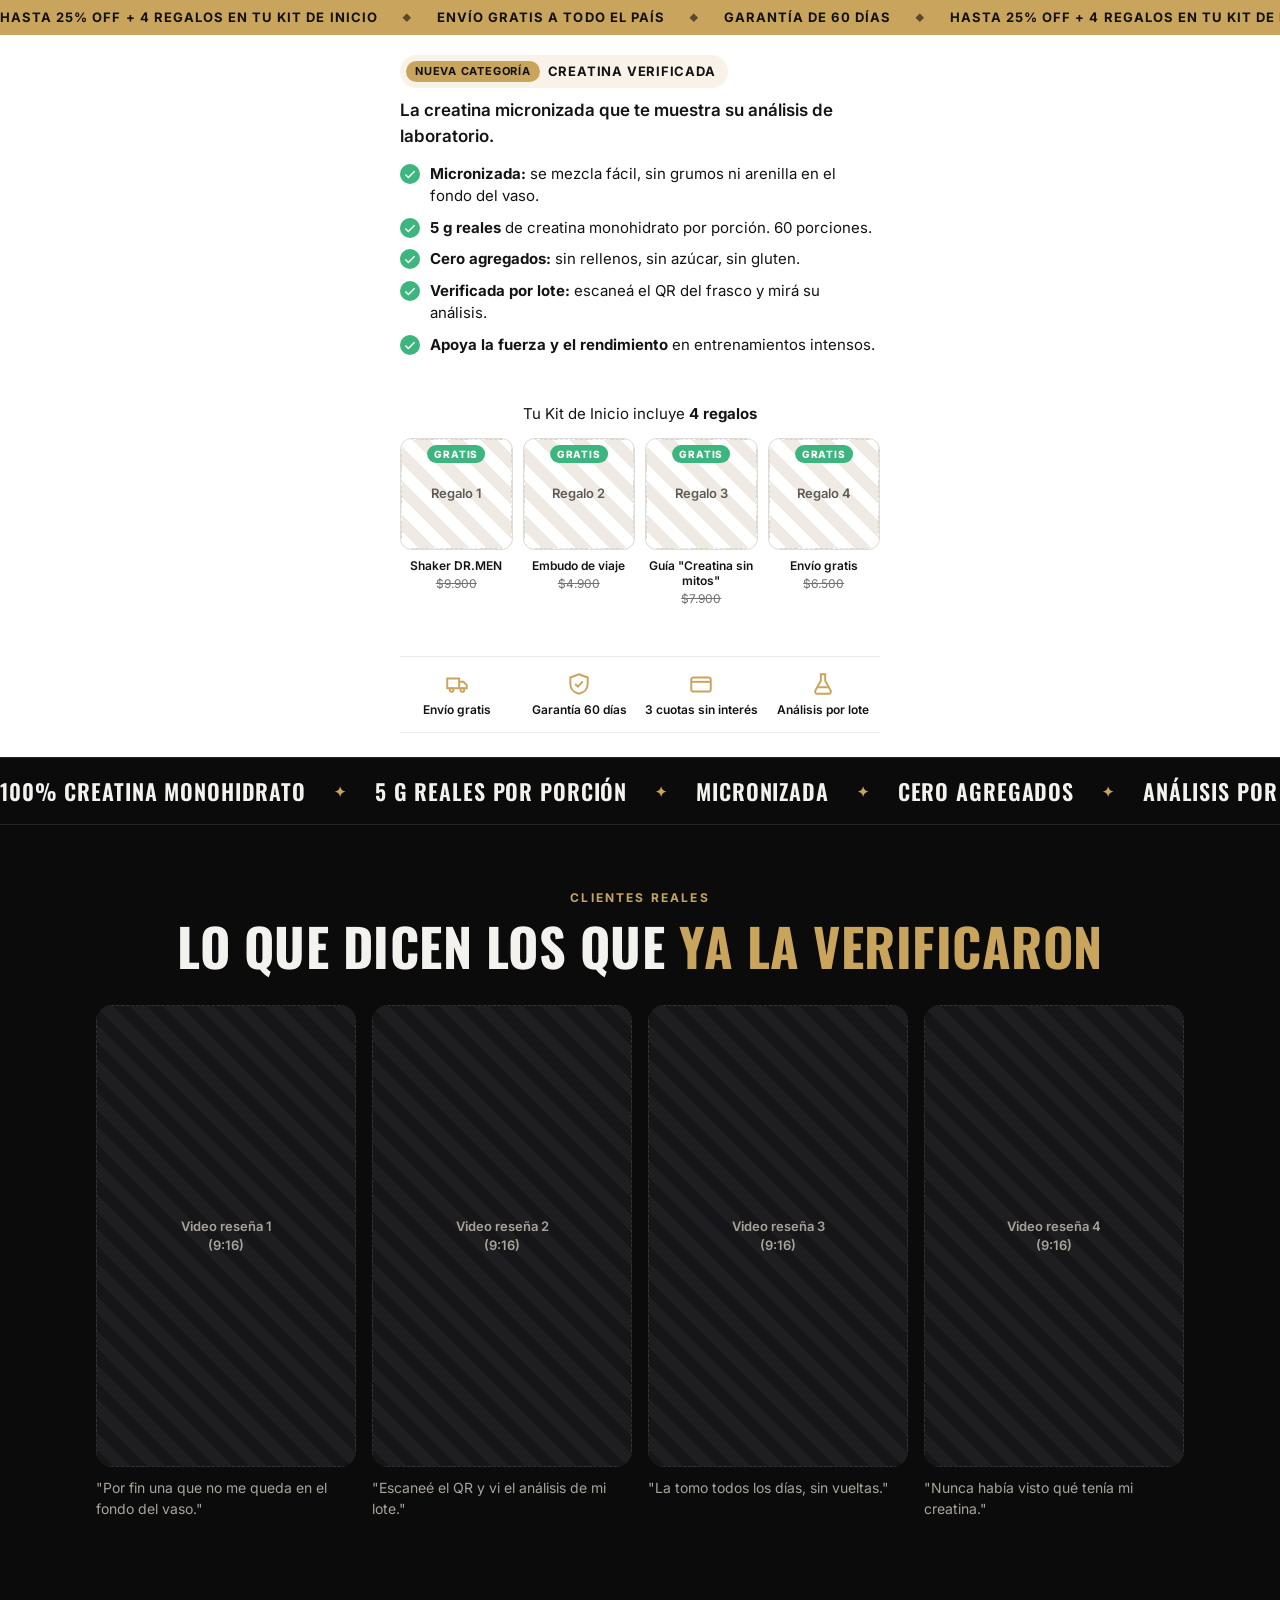
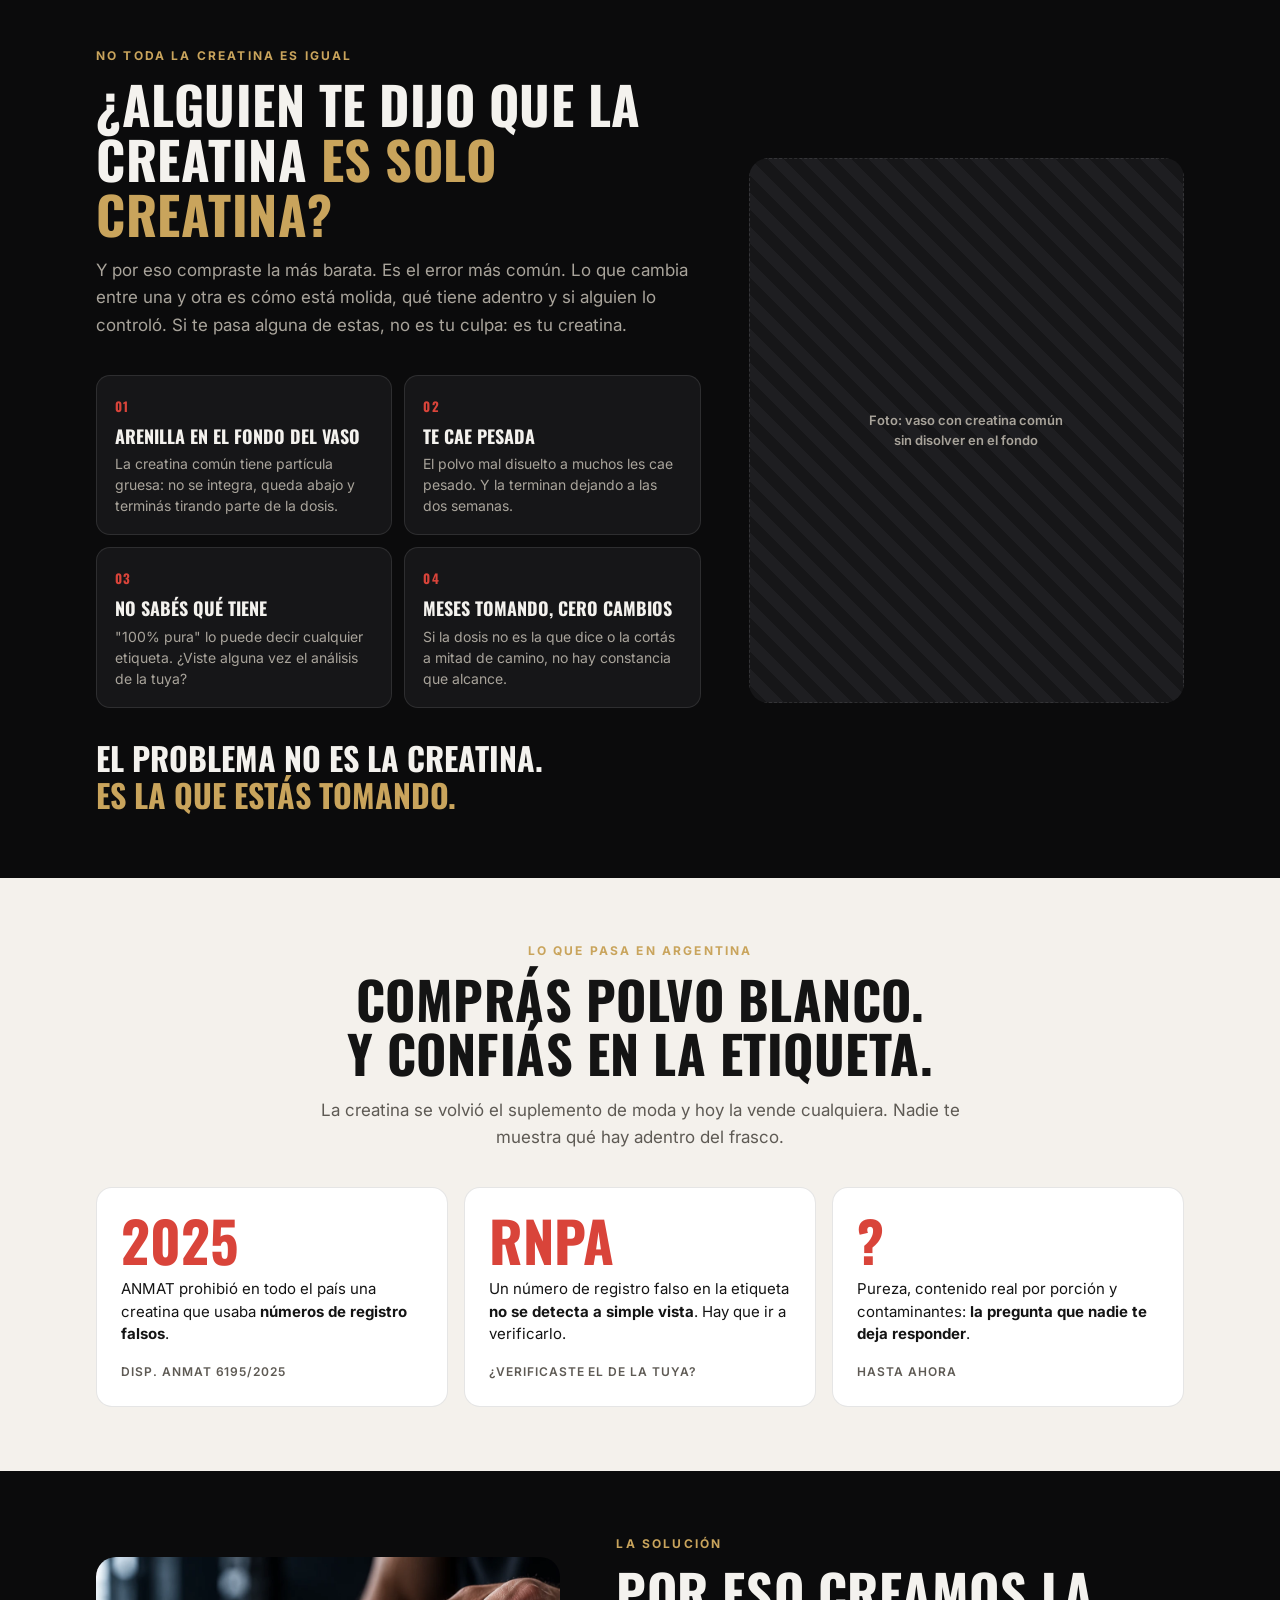
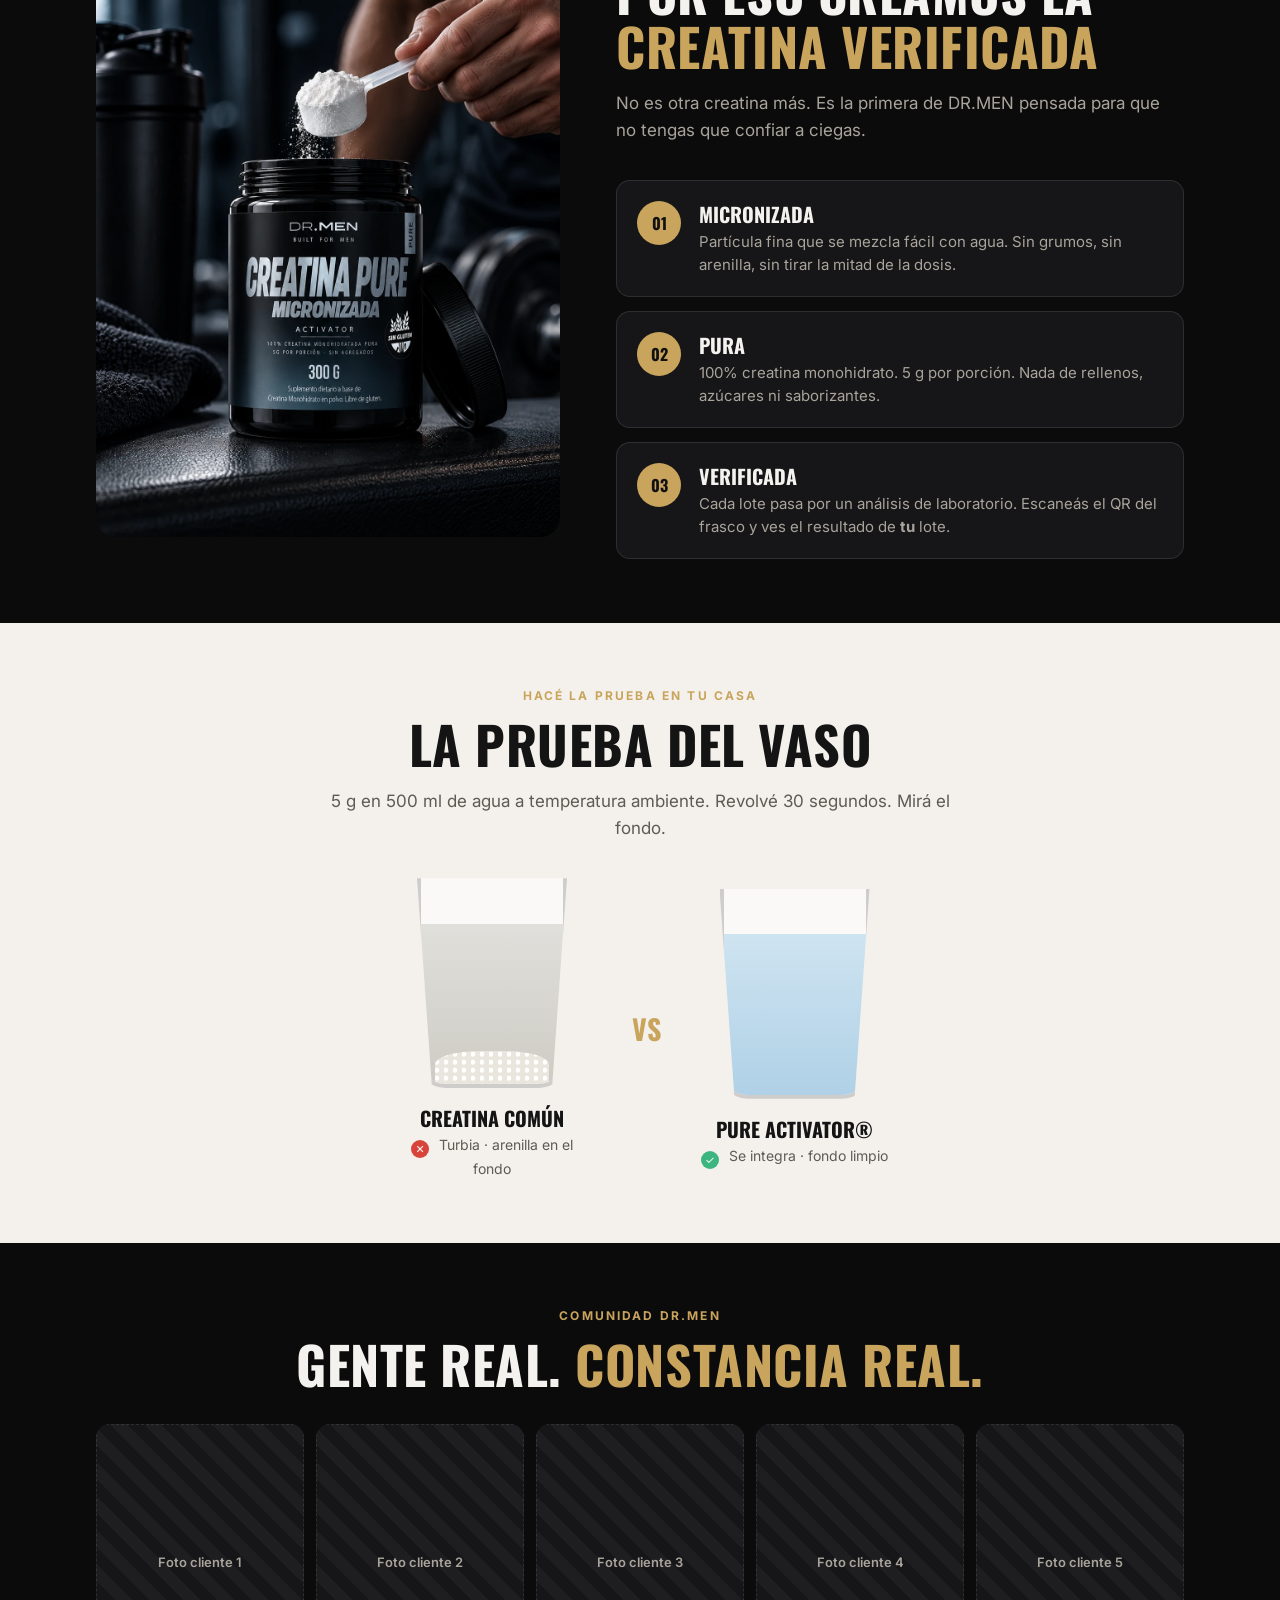
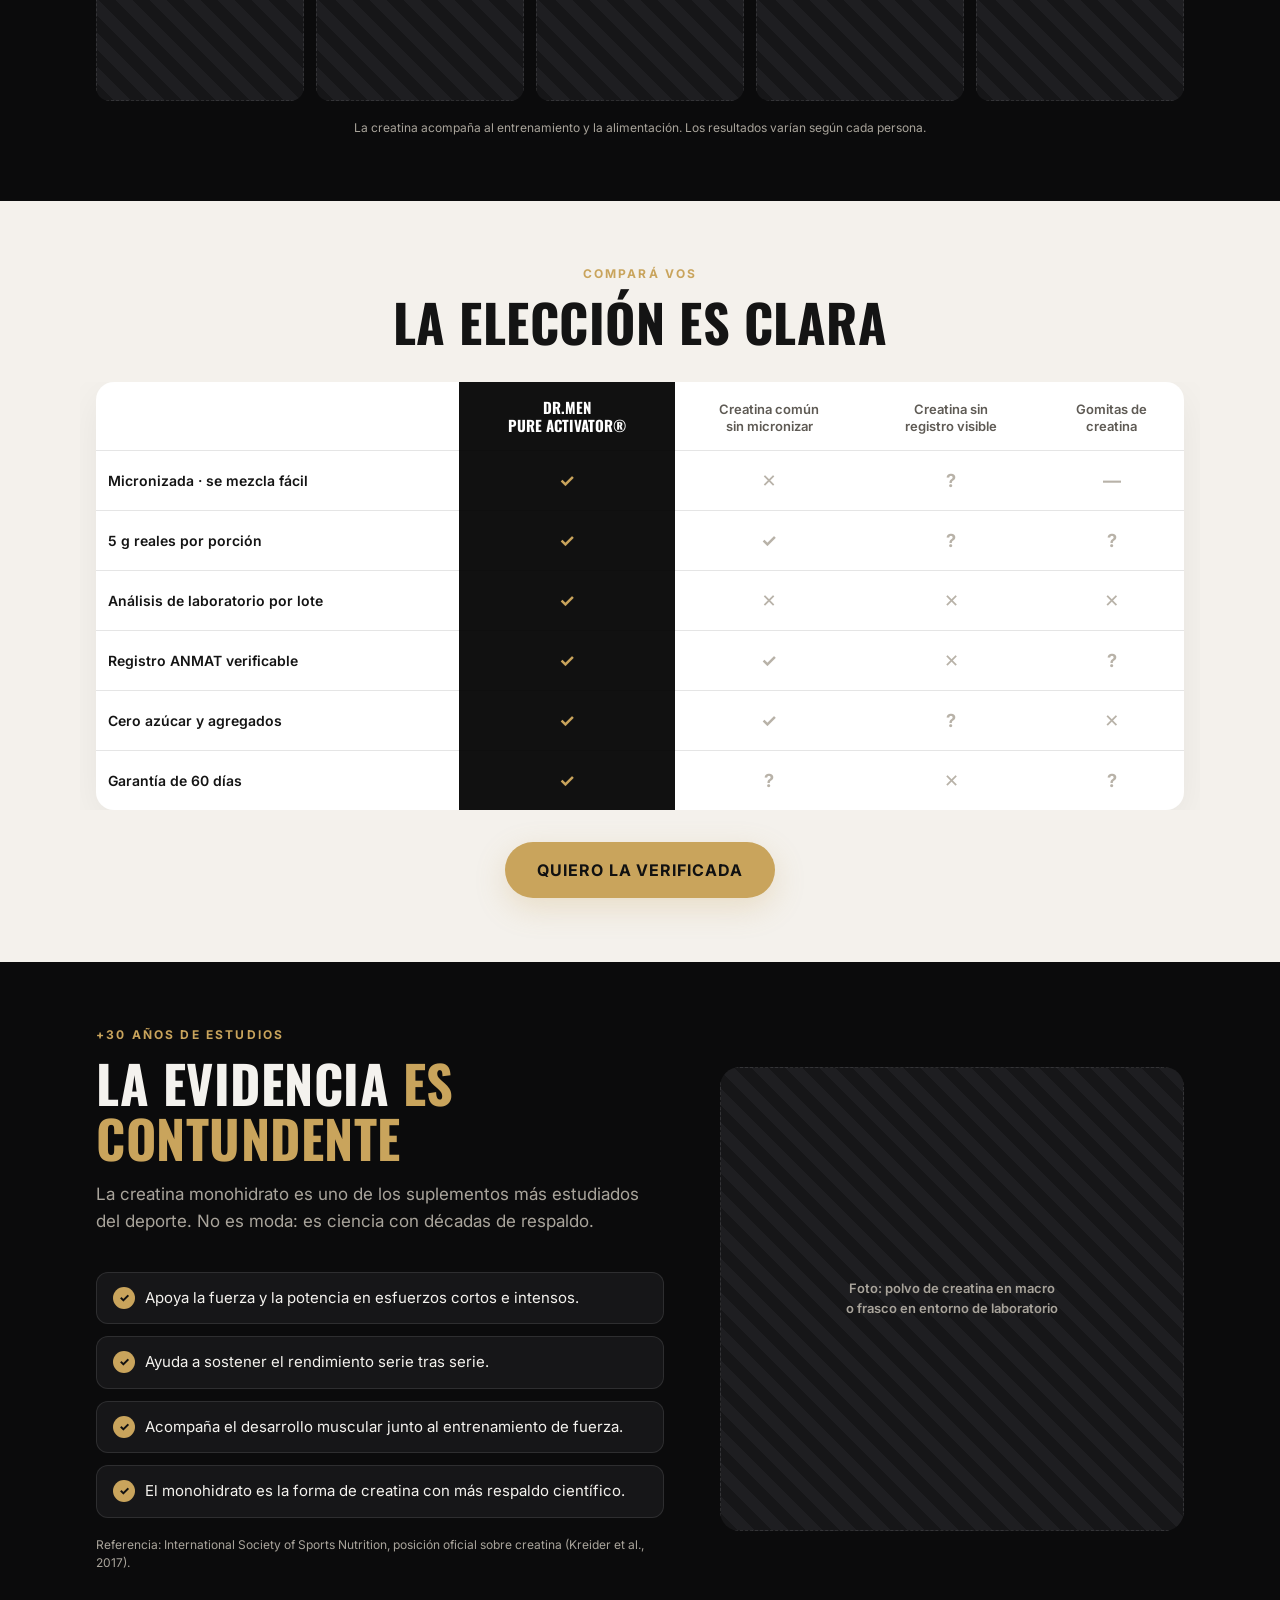
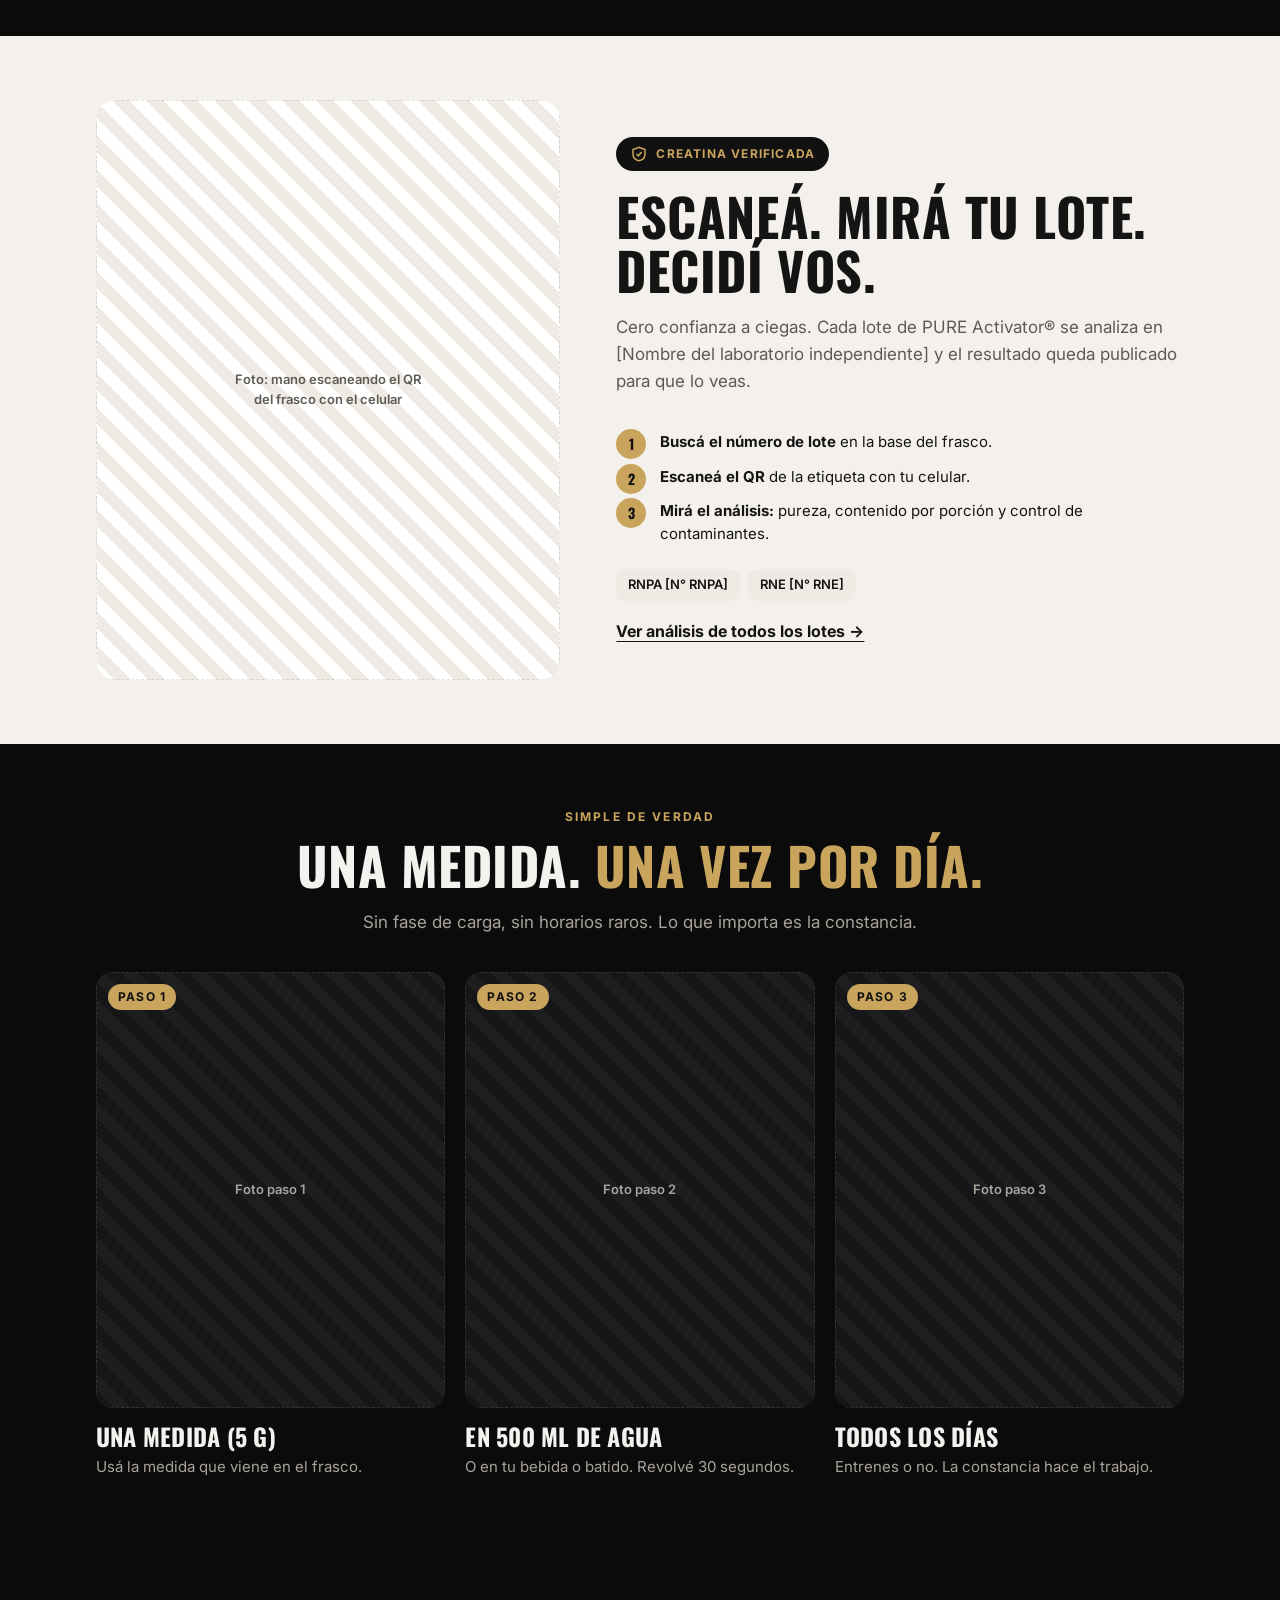
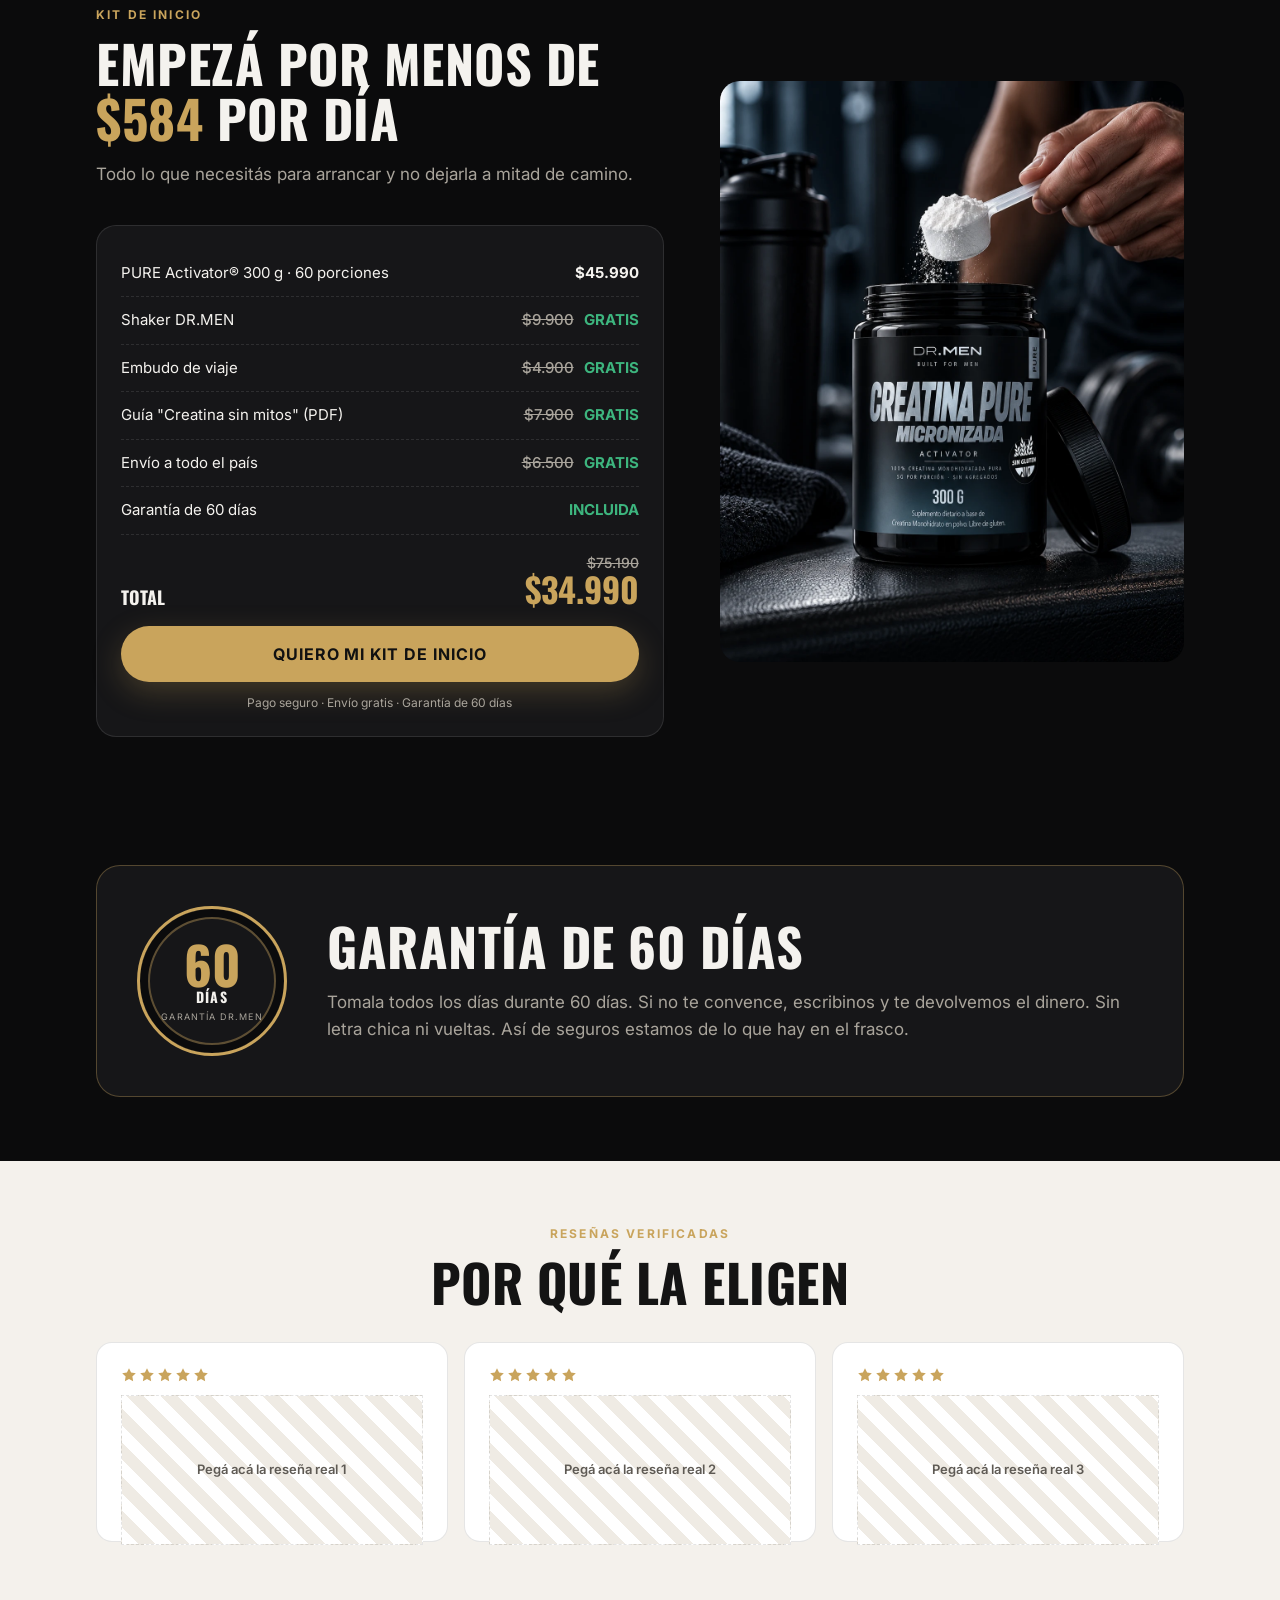
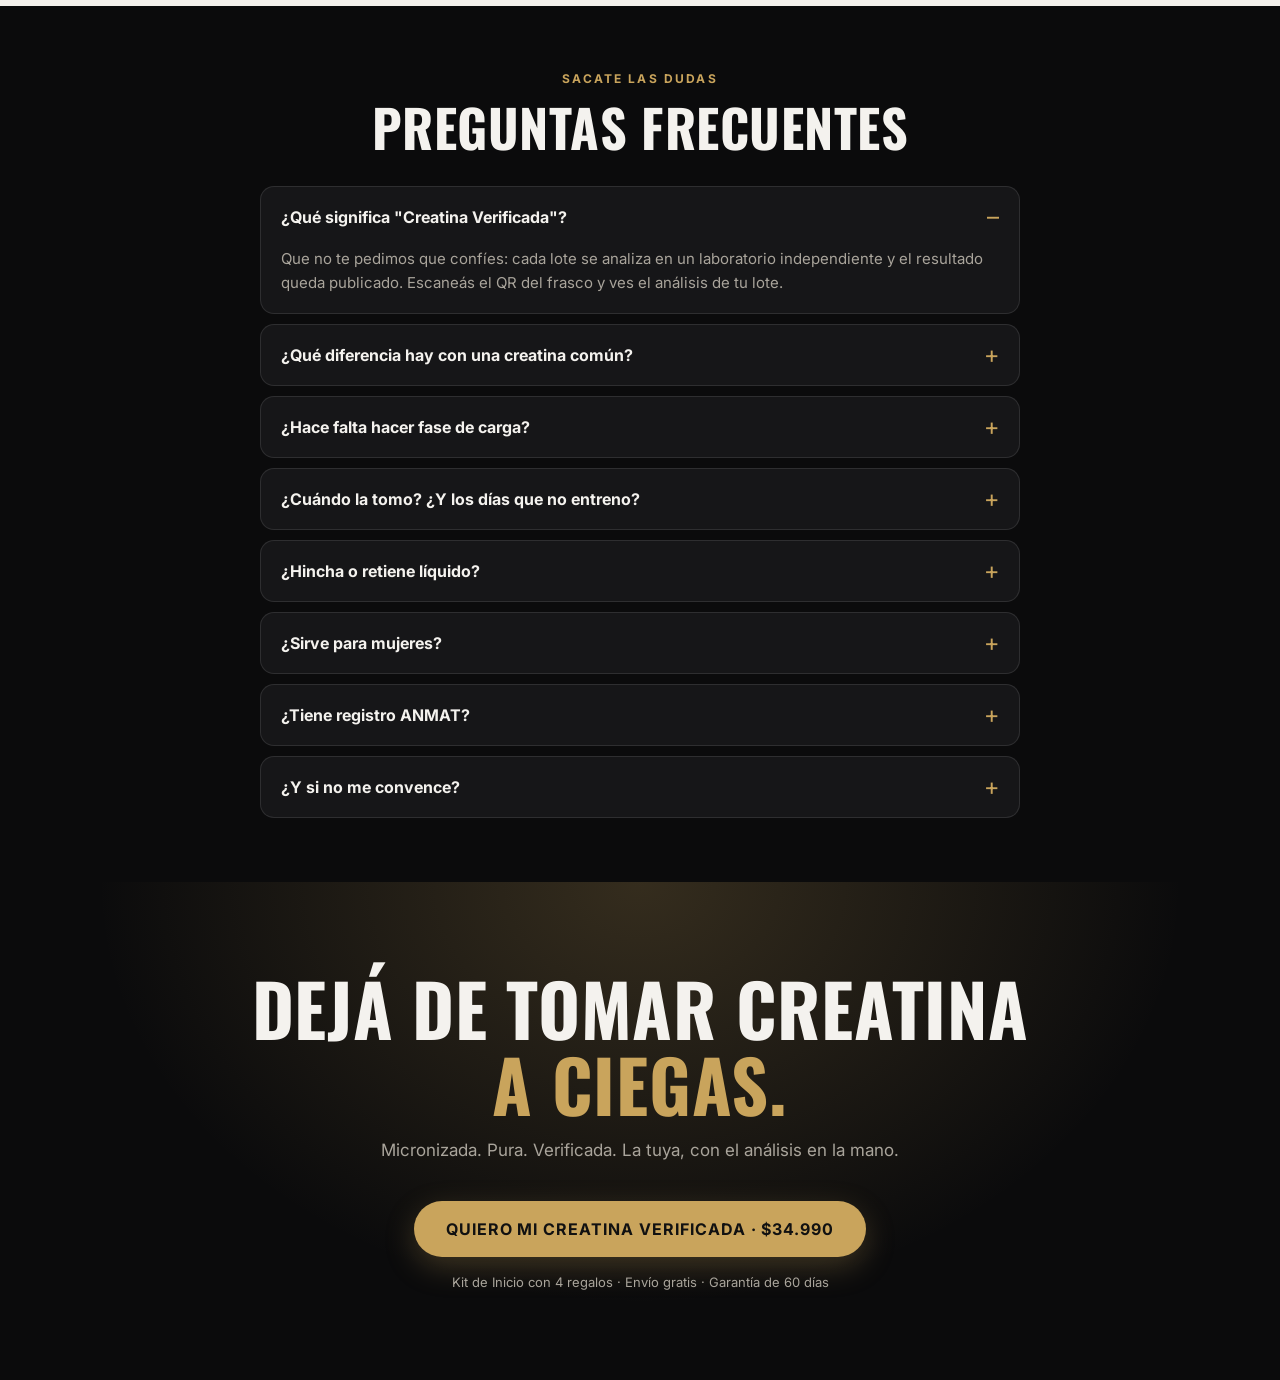
==== creatina-drmen/preview/preview.html @ 75a44e90 "Agregar secciones Liquid para página de producto Creatina Verificada DR.MEN 22 bloques de Liquid per" ====
<!doctype html><html lang="es"><head><meta charset="utf-8"><meta name="viewport" content="width=device-width,initial-scale=1"><title>Preview PURE Activator</title><style>body{margin:0;background:#fff}</style></head><body><!-- 00-base-estilos.liquid -->
<link rel="preconnect" href="https://fonts.googleapis.com">
<link rel="preconnect" href="https://fonts.gstatic.com" crossorigin>
<link href="https://fonts.googleapis.com/css2?family=Oswald:wght@500;600;700&family=Inter:wght@400;500;600;700;800&display=swap" rel="stylesheet">
<style>
  .drm{
    --bg:#0B0B0C; --card:#161618; --card-2:#1E1E21; --ink:#F4F2EE; --muted:#A9A49B;
    --gold:#C9A45C; --gold-2:#E2C489; --red:#D9443A; --green:#3DB57E;
    --paper:#F4F1EC; --paper-ink:#141414; --line:rgba(255,255,255,.10);
    font-family:Inter,system-ui,-apple-system,sans-serif; color:var(--ink); background:var(--bg);
    -webkit-font-smoothing:antialiased; line-height:1.5; width:100%; overflow-x:clip;
  }
  .drm *,.drm *::before,.drm *::after{box-sizing:border-box}
  .drm img,.drm video{max-width:100%;display:block}
  .drm--light{background:var(--paper);color:var(--paper-ink);--muted:#5E5A54;--line:rgba(0,0,0,.10);--card:#FFFFFF;--card-2:#EFEBE4}
  .drm-wrap{max-width:1120px;margin:0 auto;padding:64px 16px}
  .drm-h{font-family:Oswald,Impact,sans-serif;text-transform:uppercase;letter-spacing:.01em;line-height:1.05;font-weight:700;margin:0 0 16px;color:inherit}
  .drm-h2{font-size:clamp(30px,5.2vw,52px)}
  .drm-h3{font-size:clamp(20px,2.6vw,24px)}
  .drm-eyebrow{font-size:12px;letter-spacing:.18em;text-transform:uppercase;color:var(--gold);font-weight:700;margin:0 0 12px}
  .drm-lead{font-size:17px;line-height:1.6;color:var(--muted);max-width:660px;margin:0 0 36px}
  .drm-center{text-align:center}
  .drm-center .drm-lead{margin-left:auto;margin-right:auto}
  .drm-accent{color:var(--gold)}
  .drm-btn{display:inline-flex;align-items:center;justify-content:center;gap:10px;min-height:56px;padding:16px 32px;border:0;border-radius:999px;
    background:var(--gold);color:#111;font:700 16px/1 Inter,sans-serif;text-transform:uppercase;letter-spacing:.06em;text-decoration:none;cursor:pointer;
    transition:transform .15s ease,background .15s ease;box-shadow:0 10px 30px rgba(201,164,92,.25)}
  .drm-btn:hover{background:var(--gold-2);transform:translateY(-1px)}
  .drm-btn--block{width:100%}
  .drm-ph{display:flex;align-items:center;justify-content:center;text-align:center;padding:16px;min-height:100%;width:100%;
    background:repeating-linear-gradient(45deg,var(--card),var(--card) 12px,var(--card-2) 12px,var(--card-2) 24px);
    color:var(--muted);font-size:13px;font-weight:600;border:1px dashed var(--line)}
  .drm-stars{display:inline-flex;gap:2px;color:var(--gold)}
  .drm-stars svg{width:16px;height:16px}
  @media (max-width:749px){.drm-wrap{padding:48px 16px}}
</style>
<!-- 01-barra-promo.liquid -->
<div class="drm drm-promo">
  <div class="drm-promo__track"><span>Hasta 25% OFF + 4 regalos en tu Kit de Inicio</span><i>◆</i><span>Envío gratis a todo el país</span><i>◆</i><span>Garantía de 60 días</span><i>◆</i><span>Hasta 25% OFF + 4 regalos en tu Kit de Inicio</span><i>◆</i><span>Envío gratis a todo el país</span><i>◆</i><span>Garantía de 60 días</span><i>◆</i></div>
</div>
<style>
  .drm-promo{background:var(--gold);color:#111;overflow:hidden;white-space:nowrap}
  .drm-promo__track{display:inline-flex;gap:24px;align-items:center;padding:11px 0;font:700 13px/1 Inter,sans-serif;text-transform:uppercase;letter-spacing:.08em;animation:drmPromo 28s linear infinite}
  .drm-promo__track i{font-style:normal;font-size:9px;opacity:.6}
  @keyframes drmPromo{from{transform:translateX(0)}to{transform:translateX(-50%)}}
  @media (prefers-reduced-motion:reduce){.drm-promo__track{animation:none}}
</style>
<!-- 02-bajo-titulo-beneficios.liquid -->
<div style="max-width:480px;margin:0 auto;padding:16px;background:#fff;color:#141414"><div class="drm drm--light drm-bt"><p class="drm-bt__tag"><span>Nueva categoría</span> Creatina Verificada</p>
  <p class="drm-bt__sub">La creatina micronizada que te muestra su análisis de laboratorio.</p>
  <ul class="drm-bt__list">
    <li><b>Micronizada:</b> se mezcla fácil, sin grumos ni arenilla en el fondo del vaso.</li>
    <li><b>5 g reales</b> de creatina monohidrato por porción. 60 porciones.</li>
    <li><b>Cero agregados:</b> sin rellenos, sin azúcar, sin gluten.</li>
    <li><b>Verificada por lote:</b> escaneá el QR del frasco y mirá su análisis.</li>
    <li><b>Apoya la fuerza y el rendimiento</b> en entrenamientos intensos.</li>
  </ul>
</div>
<style>
  .drm-bt{background:transparent;color:inherit;padding:4px 0 8px}
  .drm-bt__rating{display:flex;align-items:center;gap:8px;font-size:14px;margin-bottom:12px}
  .drm-bt__tag{display:inline-flex;align-items:center;gap:8px;margin:0 0 10px;padding:6px 12px 6px 6px;border-radius:999px;background:rgba(201,164,92,.14);font:700 13px/1 Inter,sans-serif;text-transform:uppercase;letter-spacing:.06em}
  .drm-bt__tag span{background:var(--gold);color:#111;padding:5px 9px;border-radius:999px;font-size:11px}
  .drm-bt__sub{font-size:17px;font-weight:600;margin:0 0 14px}
  .drm-bt__list{list-style:none;margin:0;padding:0;display:grid;gap:10px}
  .drm-bt__list li{position:relative;padding-left:30px;font-size:15px;line-height:1.45}
  .drm-bt__list li::before{content:"";position:absolute;left:0;top:1px;width:20px;height:20px;border-radius:50%;background:var(--green) url("data:image/svg+xml,%3Csvg xmlns='http://www.w3.org/2000/svg' viewBox='0 0 20 20' fill='white'%3E%3Cpath d='M8 13.2 4.8 10l-1.2 1.2L8 15.6l8.4-8.4-1.2-1.2z'/%3E%3C/svg%3E") center/16px no-repeat}
</style>
</div>
<!-- 03-regalos-kit.liquid -->
<div style="max-width:480px;margin:0 auto;padding:16px;background:#fff;color:#141414"><div class="drm drm--light drm-gifts">
  <p class="drm-gifts__title">Tu Kit de Inicio incluye <b>4 regalos</b></p>
  <div class="drm-gifts__grid"><div class="drm-gifts__item">
        <div class="drm-gifts__img"><div class="drm-ph">Regalo 1</div><span>GRATIS</span></div>
        <p class="drm-gifts__name">Shaker DR.MEN</p>
        <p class="drm-gifts__val"><s>$9.900</s></p>
      </div><div class="drm-gifts__item">
        <div class="drm-gifts__img"><div class="drm-ph">Regalo 2</div><span>GRATIS</span></div>
        <p class="drm-gifts__name">Embudo de viaje</p>
        <p class="drm-gifts__val"><s>$4.900</s></p>
      </div><div class="drm-gifts__item">
        <div class="drm-gifts__img"><div class="drm-ph">Regalo 3</div><span>GRATIS</span></div>
        <p class="drm-gifts__name">Guía "Creatina sin mitos"</p>
        <p class="drm-gifts__val"><s>$7.900</s></p>
      </div><div class="drm-gifts__item">
        <div class="drm-gifts__img"><div class="drm-ph">Regalo 4</div><span>GRATIS</span></div>
        <p class="drm-gifts__name">Envío gratis</p>
        <p class="drm-gifts__val"><s>$6.500</s></p>
      </div></div>
</div>
<style>
  .drm-gifts{background:transparent;color:inherit;padding:8px 0}
  .drm-gifts__title{margin:0 0 12px;font-size:15px;text-align:center}
  .drm-gifts__grid{display:grid;grid-template-columns:repeat(4,1fr);gap:10px}
  .drm-gifts__item{text-align:center}
  .drm-gifts__img{position:relative;aspect-ratio:1;border-radius:12px;overflow:hidden;border:1px solid rgba(0,0,0,.08);background:#F2EFEA}
  .drm-gifts__img img{width:100%;height:100%;object-fit:cover}
  .drm-gifts__img span{position:absolute;top:6px;left:50%;transform:translateX(-50%);background:var(--green);color:#fff;font:800 10px/1 Inter,sans-serif;letter-spacing:.08em;padding:4px 7px;border-radius:999px}
  .drm-gifts__name{margin:8px 0 2px;font-size:12px;font-weight:600;line-height:1.25}
  .drm-gifts__val{margin:0;font-size:12px;opacity:.6}
</style></div>
<!-- 04-confianza-iconos.liquid -->
<div style="max-width:480px;margin:0 auto;padding:16px;background:#fff;color:#141414"><div class="drm drm--light drm-trust">
  <div class="drm-trust__item"><svg viewBox="0 0 24 24" fill="none" stroke="currentColor" stroke-width="1.8"><path d="M3 7h11v9H3zM14 10h4l3 3v3h-7z"/><circle cx="7" cy="17.5" r="1.7"/><circle cx="17" cy="17.5" r="1.7"/></svg><span>Envío gratis</span></div>
  <div class="drm-trust__item"><svg viewBox="0 0 24 24" fill="none" stroke="currentColor" stroke-width="1.8"><path d="M12 3l8 3v6c0 4.5-3.4 8-8 9-4.6-1-8-4.5-8-9V6z"/><path d="M8.5 12l2.5 2.5 4.5-5"/></svg><span>Garantía 60 días</span></div>
  <div class="drm-trust__item"><svg viewBox="0 0 24 24" fill="none" stroke="currentColor" stroke-width="1.8"><rect x="3" y="6" width="18" height="13" rx="2"/><path d="M3 10h18"/></svg><span>3 cuotas sin interés</span></div>
  <div class="drm-trust__item"><svg viewBox="0 0 24 24" fill="none" stroke="currentColor" stroke-width="1.8"><path d="M9 3h6M10 3v6l-5 9a2 2 0 0 0 1.8 3h10.4a2 2 0 0 0 1.8-3l-5-9V3"/><path d="M7.5 15h9"/></svg><span>Análisis por lote</span></div>
</div>
<style>
  .drm-trust{background:transparent;color:inherit;display:grid;grid-template-columns:repeat(4,1fr);gap:8px;padding:14px 0;border-top:1px solid rgba(0,0,0,.08);border-bottom:1px solid rgba(0,0,0,.08);margin:8px 0}
  .drm-trust__item{display:flex;flex-direction:column;align-items:center;gap:6px;text-align:center;font-size:12px;font-weight:600;line-height:1.2}
  .drm-trust__item svg{width:26px;height:26px;color:var(--gold)}
</style>
</div>
<!-- 05-cinta-claims.liquid -->
<div class="drm drm-strip">
  <div class="drm-strip__track"><span>100% creatina monohidrato</span><b>✦</b><span>5 g reales por porción</span><b>✦</b><span>Micronizada</span><b>✦</b><span>Cero agregados</span><b>✦</b><span>Análisis por lote</span><b>✦</b><span>Sin gluten</span><b>✦</b><span>100% creatina monohidrato</span><b>✦</b><span>5 g reales por porción</span><b>✦</b><span>Micronizada</span><b>✦</b><span>Cero agregados</span><b>✦</b><span>Análisis por lote</span><b>✦</b><span>Sin gluten</span><b>✦</b></div>
</div>
<style>
  .drm-strip{overflow:hidden;white-space:nowrap;border-top:1px solid var(--line);border-bottom:1px solid var(--line)}
  .drm-strip__track{display:inline-flex;align-items:center;gap:28px;padding:22px 0;font:600 22px/1 Oswald,Impact,sans-serif;text-transform:uppercase;letter-spacing:.04em;animation:drmStrip 34s linear infinite}
  .drm-strip__track b{color:var(--gold);font-size:14px}
  @keyframes drmStrip{from{transform:translateX(0)}to{transform:translateX(-50%)}}
  @media (prefers-reduced-motion:reduce){.drm-strip__track{animation:none}}
</style>
<!-- 06-resenas-video.liquid -->
<section class="drm drm-vr">
  <div class="drm-wrap drm-center">
    <p class="drm-eyebrow">Clientes reales</p>
    <h2 class="drm-h drm-h2">Lo que dicen los que <span class="drm-accent">ya la verificaron</span></h2>
    <div class="drm-vr__grid"><figure class="drm-vr__card">
          <div class="drm-vr__media"><div class="drm-ph">Video reseña 1<br>(9:16)</div></div>
          <figcaption>"Por fin una que no me queda en el fondo del vaso."</figcaption>
        </figure><figure class="drm-vr__card">
          <div class="drm-vr__media"><div class="drm-ph">Video reseña 2<br>(9:16)</div></div>
          <figcaption>"Escaneé el QR y vi el análisis de mi lote."</figcaption>
        </figure><figure class="drm-vr__card">
          <div class="drm-vr__media"><div class="drm-ph">Video reseña 3<br>(9:16)</div></div>
          <figcaption>"La tomo todos los días, sin vueltas."</figcaption>
        </figure><figure class="drm-vr__card">
          <div class="drm-vr__media"><div class="drm-ph">Video reseña 4<br>(9:16)</div></div>
          <figcaption>"Nunca había visto qué tenía mi creatina."</figcaption>
        </figure></div>
  </div>
</section>
<style>
  .drm-vr__grid{display:grid;grid-template-columns:repeat(4,1fr);gap:16px;margin-top:32px}
  .drm-vr__card{margin:0;text-align:left}
  .drm-vr__media{aspect-ratio:9/16;border-radius:16px;overflow:hidden;background:var(--card)}
  .drm-vr__media video{width:100%;height:100%;object-fit:cover}
  .drm-vr__card figcaption{margin-top:10px;font-size:14px;color:var(--muted)}
  @media (max-width:749px){.drm-vr__grid{display:flex;overflow-x:auto;scroll-snap-type:x mandatory;margin:32px -16px 0;padding:0 16px}.drm-vr__card{flex:0 0 62%;scroll-snap-align:start}}
</style>
<!-- 07-dolor-creencia.liquid -->
<section class="drm drm-pain">
  <div class="drm-wrap drm-pain__grid">
    <div>
      <p class="drm-eyebrow">No toda la creatina es igual</p>
      <h2 class="drm-h drm-h2">¿Alguien te dijo que la creatina <span class="drm-accent">es solo creatina?</span></h2>
      <p class="drm-lead">Y por eso compraste la más barata. Es el error más común. Lo que cambia entre una y otra es cómo está molida, qué tiene adentro y si alguien lo controló. Si te pasa alguna de estas, no es tu culpa: es tu creatina.</p>
      <div class="drm-pain__cards">
        <div class="drm-pain__card"><span>01</span><h3>Arenilla en el fondo del vaso</h3><p>La creatina común tiene partícula gruesa: no se integra, queda abajo y terminás tirando parte de la dosis.</p></div>
        <div class="drm-pain__card"><span>02</span><h3>Te cae pesada</h3><p>El polvo mal disuelto a muchos les cae pesado. Y la terminan dejando a las dos semanas.</p></div>
        <div class="drm-pain__card"><span>03</span><h3>No sabés qué tiene</h3><p>"100% pura" lo puede decir cualquier etiqueta. ¿Viste alguna vez el análisis de la tuya?</p></div>
        <div class="drm-pain__card"><span>04</span><h3>Meses tomando, cero cambios</h3><p>Si la dosis no es la que dice o la cortás a mitad de camino, no hay constancia que alcance.</p></div>
      </div>
      <p class="drm-pain__punch">El problema no es la creatina.<br><span class="drm-accent">Es la que estás tomando.</span></p>
    </div>
    <div class="drm-pain__media"><div class="drm-ph">Foto: vaso con creatina común<br>sin disolver en el fondo</div></div>
  </div>
</section>
<style>
  .drm-pain__grid{display:grid;grid-template-columns:1.25fr .9fr;gap:48px;align-items:center}
  .drm-pain__cards{display:grid;grid-template-columns:1fr 1fr;gap:12px}
  .drm-pain__card{background:var(--card);border:1px solid var(--line);border-radius:14px;padding:18px}
  .drm-pain__card span{font:700 13px/1 Oswald,sans-serif;color:var(--red);letter-spacing:.1em}
  .drm-pain__card h3{font:700 18px/1.2 Oswald,sans-serif;text-transform:uppercase;margin:8px 0 6px}
  .drm-pain__card p{margin:0;font-size:14px;color:var(--muted);line-height:1.5}
  .drm-pain__punch{font:700 clamp(24px,3.4vw,32px)/1.15 Oswald,sans-serif;text-transform:uppercase;margin:32px 0 0}
  .drm-pain__media{aspect-ratio:4/5;border-radius:20px;overflow:hidden}
  .drm-pain__media img{width:100%;height:100%;object-fit:cover}
  @media (max-width:749px){.drm-pain__grid{grid-template-columns:1fr;gap:32px}.drm-pain__cards{grid-template-columns:1fr}.drm-pain__media{order:-1;aspect-ratio:4/3}}
</style>
<!-- 08-agitacion-anmat.liquid -->
<section class="drm drm--light drm-agit">
  <div class="drm-wrap drm-center">
    <p class="drm-eyebrow">Lo que pasa en Argentina</p>
    <h2 class="drm-h drm-h2">Comprás polvo blanco.<br>Y confiás en la etiqueta.</h2>
    <p class="drm-lead">La creatina se volvió el suplemento de moda y hoy la vende cualquiera. Nadie te muestra qué hay adentro del frasco.</p>
    <div class="drm-agit__grid">
      <div class="drm-agit__item"><strong>2025</strong><p>ANMAT prohibió en todo el país una creatina que usaba <b>números de registro falsos</b>.</p><small>Disp. ANMAT 6195/2025</small></div>
      <div class="drm-agit__item"><strong>RNPA</strong><p>Un número de registro falso en la etiqueta <b>no se detecta a simple vista</b>. Hay que ir a verificarlo.</p><small>¿Verificaste el de la tuya?</small></div>
      <div class="drm-agit__item"><strong>?</strong><p>Pureza, contenido real por porción y contaminantes: <b>la pregunta que nadie te deja responder</b>.</p><small>Hasta ahora</small></div>
    </div>
  </div>
</section>
<style>
  .drm-agit__grid{display:grid;grid-template-columns:repeat(3,1fr);gap:16px;text-align:left}
  .drm-agit__item{background:var(--card);border-radius:16px;padding:24px;border:1px solid var(--line)}
  .drm-agit__item strong{display:block;font:700 56px/1 Oswald,sans-serif;color:var(--red);margin-bottom:10px}
  .drm-agit__item p{margin:0 0 12px;font-size:15px;line-height:1.5}
  .drm-agit__item small{font-size:12px;color:var(--muted);text-transform:uppercase;letter-spacing:.08em;font-weight:600}
  @media (max-width:749px){.drm-agit__grid{grid-template-columns:1fr}}
</style>
<!-- 09-solucion-3-pilares.liquid -->
<section class="drm drm-sol">
  <div class="drm-wrap drm-sol__grid">
    <div class="drm-sol__media"><img src="../assets/drmen-creatina.webp" alt=""></div>
    <div>
      <p class="drm-eyebrow">La solución</p>
      <h2 class="drm-h drm-h2">Por eso creamos la <span class="drm-accent">Creatina Verificada</span></h2>
      <p class="drm-lead">No es otra creatina más. Es la primera de DR.MEN pensada para que no tengas que confiar a ciegas.</p>
      <ol class="drm-sol__list">
        <li><span>01</span><div><h3>Micronizada</h3><p>Partícula fina que se mezcla fácil con agua. Sin grumos, sin arenilla, sin tirar la mitad de la dosis.</p></div></li>
        <li><span>02</span><div><h3>Pura</h3><p>100% creatina monohidrato. 5 g por porción. Nada de rellenos, azúcares ni saborizantes.</p></div></li>
        <li><span>03</span><div><h3>Verificada</h3><p>Cada lote pasa por un análisis de laboratorio. Escaneás el QR del frasco y ves el resultado de <b>tu</b> lote.</p></div></li>
      </ol>
    </div>
  </div>
</section>
<style>
  .drm-sol__grid{display:grid;grid-template-columns:.9fr 1.1fr;gap:56px;align-items:center}
  .drm-sol__media{border-radius:20px;overflow:hidden;background:var(--card);aspect-ratio:4/5}
  .drm-sol__media img{width:100%;height:100%;object-fit:cover}
  .drm-sol__list{list-style:none;margin:0;padding:0;display:grid;gap:14px}
  .drm-sol__list li{display:flex;gap:18px;padding:20px;border-radius:14px;background:var(--card);border:1px solid var(--line)}
  .drm-sol__list span{flex:0 0 auto;width:44px;height:44px;border-radius:50%;display:grid;place-items:center;background:var(--gold);color:#111;font:700 16px/1 Oswald,sans-serif}
  .drm-sol__list h3{font:700 20px/1.1 Oswald,sans-serif;text-transform:uppercase;margin:2px 0 6px}
  .drm-sol__list p{margin:0;font-size:15px;color:var(--muted)}
  @media (max-width:749px){.drm-sol__grid{grid-template-columns:1fr;gap:32px}.drm-sol__media{aspect-ratio:1}}
</style>

<!-- 10-prueba-del-vaso.liquid -->
<section class="drm drm--light drm-glass">
  <div class="drm-wrap drm-center">
    <p class="drm-eyebrow">Hacé la prueba en tu casa</p>
    <h2 class="drm-h drm-h2">La prueba del vaso</h2>
    <p class="drm-lead">5 g en 500 ml de agua a temperatura ambiente. Revolvé 30 segundos. Mirá el fondo.</p><div class="drm-glass__row">
      <figure class="drm-glass__fig">
        <div class="drm-glass__cup drm-glass__cup--bad"><i></i><b></b></div>
        <figcaption><strong>Creatina común</strong><span class="drm-glass__x">✕</span> Turbia · arenilla en el fondo</figcaption>
      </figure>
      <div class="drm-glass__vs">VS</div>
      <figure class="drm-glass__fig">
        <div class="drm-glass__cup drm-glass__cup--good"><i></i></div>
        <figcaption><strong>PURE Activator®</strong><span class="drm-glass__ok">✓</span> Se integra · fondo limpio</figcaption>
      </figure>
    </div></div>
</section>
<style>
  .drm-glass__row{display:flex;align-items:center;justify-content:center;gap:40px}
  .drm-glass__fig{margin:0;display:flex;flex-direction:column;align-items:center;gap:18px}
  .drm-glass__cup{position:relative;width:150px;height:210px;border:4px solid rgba(0,0,0,.18);border-top:0;border-radius:0 0 28px 28px;clip-path:polygon(0 0,100% 0,90% 100%,10% 100%);overflow:hidden;background:rgba(255,255,255,.6)}
  .drm-glass__cup i{position:absolute;left:0;right:0;bottom:0;height:78%;background:linear-gradient(180deg,rgba(170,210,235,.55),rgba(150,195,225,.75))}
  .drm-glass__cup--bad i{background:linear-gradient(180deg,rgba(215,215,210,.75),rgba(200,198,190,.9))}
  .drm-glass__cup--bad b{position:absolute;left:10%;right:10%;bottom:0;height:16%;background:radial-gradient(circle at 20% 40%,#fff 2px,transparent 3px) 0 0/9px 8px,#E9E6DE;border-radius:40% 40% 0 0}
  .drm-glass__fig figcaption{font-size:14px;color:var(--muted);max-width:200px}
  .drm-glass__fig strong{display:block;font:700 20px/1.2 Oswald,sans-serif;text-transform:uppercase;color:var(--paper-ink);margin-bottom:4px}
  .drm-glass__x,.drm-glass__ok{display:inline-grid;place-items:center;width:18px;height:18px;border-radius:50%;color:#fff;font-size:11px;margin-right:6px;vertical-align:-3px}
  .drm-glass__x{background:var(--red)}.drm-glass__ok{background:var(--green)}
  .drm-glass__vs{font:700 28px/1 Oswald,sans-serif;color:var(--gold)}
  .drm-glass__video{max-width:420px;margin:0 auto;border-radius:20px;overflow:hidden}
  @media (max-width:749px){.drm-glass__row{gap:14px}.drm-glass__cup{width:110px;height:160px}.drm-glass__vs{font-size:20px}}
</style>
<!-- 11-gente-real.liquid -->
<section class="drm drm-real">
  <div class="drm-wrap drm-center">
    <p class="drm-eyebrow">Comunidad DR.MEN</p>
    <h2 class="drm-h drm-h2">Gente real. <span class="drm-accent">Constancia real.</span></h2>
    <div class="drm-real__grid"><div class="drm-real__item"><div class="drm-ph">Foto cliente 1</div></div><div class="drm-real__item"><div class="drm-ph">Foto cliente 2</div></div><div class="drm-real__item"><div class="drm-ph">Foto cliente 3</div></div><div class="drm-real__item"><div class="drm-ph">Foto cliente 4</div></div><div class="drm-real__item"><div class="drm-ph">Foto cliente 5</div></div></div>
    <p class="drm-real__note">La creatina acompaña al entrenamiento y la alimentación. Los resultados varían según cada persona.</p>
  </div>
</section>
<style>
  .drm-real__grid{display:grid;grid-template-columns:repeat(5,1fr);gap:12px;margin-top:32px}
  .drm-real__item{aspect-ratio:3/4;border-radius:14px;overflow:hidden}
  .drm-real__item img{width:100%;height:100%;object-fit:cover}
  .drm-real__note{font-size:12px;color:var(--muted);margin:18px 0 0}
  @media (max-width:749px){.drm-real__grid{display:flex;overflow-x:auto;scroll-snap-type:x mandatory;margin:32px -16px 0;padding:0 16px}.drm-real__item{flex:0 0 58%;scroll-snap-align:start}}
</style>
<!-- 12-tabla-comparativa.liquid -->
<section class="drm drm--light drm-cmp">
  <div class="drm-wrap drm-center">
    <p class="drm-eyebrow">Compará vos</p>
    <h2 class="drm-h drm-h2">La elección es clara</h2>
    <div class="drm-cmp__scroll">
      <table class="drm-cmp__table">
        <thead>
          <tr><th></th><th class="drm-cmp__us">DR.MEN<br>PURE Activator®</th><th>Creatina común<br>sin micronizar</th><th>Creatina sin<br>registro visible</th><th>Gomitas de<br>creatina</th></tr>
        </thead>
        <tbody>
          <tr><td>Micronizada · se mezcla fácil</td><td class="drm-cmp__us">✓</td><td>✕</td><td>?</td><td>—</td></tr>
          <tr><td>5 g reales por porción</td><td class="drm-cmp__us">✓</td><td>✓</td><td>?</td><td>?</td></tr>
          <tr><td>Análisis de laboratorio por lote</td><td class="drm-cmp__us">✓</td><td>✕</td><td>✕</td><td>✕</td></tr>
          <tr><td>Registro ANMAT verificable</td><td class="drm-cmp__us">✓</td><td>✓</td><td>✕</td><td>?</td></tr>
          <tr><td>Cero azúcar y agregados</td><td class="drm-cmp__us">✓</td><td>✓</td><td>?</td><td>✕</td></tr>
          <tr><td>Garantía de 60 días</td><td class="drm-cmp__us">✓</td><td>?</td><td>✕</td><td>?</td></tr>
        </tbody>
      </table>
    </div>
    <form method="post" action="/cart/add" class="drm-cmp__cta">
      <input type="hidden" name="id" value="123">
      <input type="hidden" name="quantity" value="1">
      <input type="hidden" name="return_to" value="/checkout">
      <button type="submit" class="drm-btn">Quiero la verificada</button>
    </form>
  </div>
</section>
<style>
  .drm-cmp__scroll{overflow-x:auto;margin:32px -16px 0;padding:0 16px}
  .drm-cmp__table{width:100%;min-width:620px;border-collapse:separate;border-spacing:0;font-size:14px;background:#fff;border-radius:18px;overflow:hidden;box-shadow:0 12px 40px rgba(0,0,0,.06)}
  .drm-cmp__table th,.drm-cmp__table td{padding:16px 12px;border-bottom:1px solid var(--line);text-align:center}
  .drm-cmp__table th{font:600 13px/1.25 Inter,sans-serif;color:var(--muted);vertical-align:bottom}
  .drm-cmp__table td:first-child{text-align:left;font-weight:600}
  .drm-cmp__table tbody tr:last-child td{border-bottom:0}
  .drm-cmp__table td{font-size:18px;font-weight:700;color:#B8B2A8}
  .drm-cmp__table td:first-child{font-size:14px;color:var(--paper-ink)}
  .drm-cmp__us{background:#111 !important;color:var(--gold) !important}
  th.drm-cmp__us{font:700 15px/1.2 Oswald,sans-serif !important;text-transform:uppercase;color:#fff !important}
  .drm-cmp__cta{margin-top:32px}
</style>

<!-- 13-evidencia-ciencia.liquid -->
<section class="drm drm-sci">
  <div class="drm-wrap drm-sci__grid">
    <div>
      <p class="drm-eyebrow">+30 años de estudios</p>
      <h2 class="drm-h drm-h2">La evidencia <span class="drm-accent">es contundente</span></h2>
      <p class="drm-lead">La creatina monohidrato es uno de los suplementos más estudiados del deporte. No es moda: es ciencia con décadas de respaldo.</p>
      <ul class="drm-sci__list">
        <li>Apoya la fuerza y la potencia en esfuerzos cortos e intensos.</li>
        <li>Ayuda a sostener el rendimiento serie tras serie.</li>
        <li>Acompaña el desarrollo muscular junto al entrenamiento de fuerza.</li>
        <li>El monohidrato es la forma de creatina con más respaldo científico.</li>
      </ul>
      <p class="drm-sci__src">Referencia: International Society of Sports Nutrition, posición oficial sobre creatina (Kreider et al., 2017).</p>
    </div>
    <div class="drm-sci__media"><div class="drm-ph">Foto: polvo de creatina en macro<br>o frasco en entorno de laboratorio</div></div>
  </div>
</section>
<style>
  .drm-sci__grid{display:grid;grid-template-columns:1.1fr .9fr;gap:56px;align-items:center}
  .drm-sci__list{list-style:none;margin:0;padding:0;display:grid;gap:12px}
  .drm-sci__list li{padding:14px 16px 14px 48px;position:relative;background:var(--card);border:1px solid var(--line);border-radius:12px;font-size:15px}
  .drm-sci__list li::before{content:"✓";position:absolute;left:16px;top:50%;transform:translateY(-50%);width:22px;height:22px;border-radius:50%;background:var(--gold);color:#111;display:grid;place-items:center;font-size:12px;font-weight:800}
  .drm-sci__src{font-size:12px;color:var(--muted);margin:18px 0 0}
  .drm-sci__media{aspect-ratio:1;border-radius:20px;overflow:hidden}
  .drm-sci__media img{width:100%;height:100%;object-fit:cover}
  @media (max-width:749px){.drm-sci__grid{grid-template-columns:1fr;gap:32px}}
</style>
<!-- 14-verificada-qr-lote.liquid -->
<section class="drm drm--light drm-lab">
  <div class="drm-wrap drm-lab__grid">
    <div class="drm-lab__media"><div class="drm-ph">Foto: mano escaneando el QR<br>del frasco con el celular</div></div>
    <div>
      <div class="drm-lab__badge"><svg viewBox="0 0 24 24" fill="none" stroke="currentColor" stroke-width="2"><path d="M12 3l8 3v6c0 4.5-3.4 8-8 9-4.6-1-8-4.5-8-9V6z"/><path d="M8.5 12l2.5 2.5 4.5-5"/></svg>Creatina Verificada</div>
      <h2 class="drm-h drm-h2">Escaneá. Mirá tu lote.<br>Decidí vos.</h2>
      <p class="drm-lead">Cero confianza a ciegas. Cada lote de PURE Activator® se analiza en [Nombre del laboratorio independiente] y el resultado queda publicado para que lo veas.</p>
      <ol class="drm-lab__steps">
        <li><b>Buscá el número de lote</b> en la base del frasco.</li>
        <li><b>Escaneá el QR</b> de la etiqueta con tu celular.</li>
        <li><b>Mirá el análisis:</b> pureza, contenido por porción y control de contaminantes.</li>
      </ol>
      <div class="drm-lab__reg"><span>RNPA [N° RNPA]</span><span>RNE [N° RNE]</span></div>
      <a class="drm-lab__link" href="/pages/lotes">Ver análisis de todos los lotes →</a>
    </div>
  </div>
</section>
<style>
  .drm-lab__grid{display:grid;grid-template-columns:.9fr 1.1fr;gap:56px;align-items:center}
  .drm-lab__media{aspect-ratio:4/5;border-radius:20px;overflow:hidden}
  .drm-lab__media img{width:100%;height:100%;object-fit:cover}
  .drm-lab__badge{display:inline-flex;align-items:center;gap:8px;padding:8px 14px;border-radius:999px;background:#111;color:var(--gold);font:700 12px/1 Inter,sans-serif;text-transform:uppercase;letter-spacing:.1em;margin-bottom:18px}
  .drm-lab__badge svg{width:18px;height:18px}
  .drm-lab__steps{margin:0 0 24px;padding:0;list-style:none;counter-reset:s;display:grid;gap:12px}
  .drm-lab__steps li{counter-increment:s;position:relative;padding-left:44px;font-size:15px;line-height:1.5}
  .drm-lab__steps li::before{content:counter(s);position:absolute;left:0;top:-2px;width:30px;height:30px;border-radius:50%;background:var(--gold);color:#111;display:grid;place-items:center;font:700 14px/1 Oswald,sans-serif}
  .drm-lab__reg{display:flex;flex-wrap:wrap;gap:8px;margin-bottom:18px}
  .drm-lab__reg span{padding:6px 12px;border-radius:8px;background:var(--card-2);font-size:13px;font-weight:600}
  .drm-lab__link{color:var(--paper-ink);font-weight:700;text-decoration:underline;text-underline-offset:4px}
  @media (max-width:749px){.drm-lab__grid{grid-template-columns:1fr;gap:32px}.drm-lab__media{aspect-ratio:4/3}}
</style>

<!-- 15-modo-de-uso.liquid -->
<section class="drm drm-use">
  <div class="drm-wrap drm-center">
    <p class="drm-eyebrow">Simple de verdad</p>
    <h2 class="drm-h drm-h2">Una medida. <span class="drm-accent">Una vez por día.</span></h2>
    <p class="drm-lead">Sin fase de carga, sin horarios raros. Lo que importa es la constancia.</p>
    <div class="drm-use__grid"><div class="drm-use__step">
          <div class="drm-use__media"><div class="drm-ph">Foto paso 1</div><span>Paso 1</span></div>
          <h3 class="drm-h drm-h3">Una medida (5 g)</h3>
          <p>Usá la medida que viene en el frasco.</p>
        </div><div class="drm-use__step">
          <div class="drm-use__media"><div class="drm-ph">Foto paso 2</div><span>Paso 2</span></div>
          <h3 class="drm-h drm-h3">En 500 ml de agua</h3>
          <p>O en tu bebida o batido. Revolvé 30 segundos.</p>
        </div><div class="drm-use__step">
          <div class="drm-use__media"><div class="drm-ph">Foto paso 3</div><span>Paso 3</span></div>
          <h3 class="drm-h drm-h3">Todos los días</h3>
          <p>Entrenes o no. La constancia hace el trabajo.</p>
        </div></div>
  </div>
</section>
<style>
  .drm-use__grid{display:grid;grid-template-columns:repeat(3,1fr);gap:20px;text-align:left}
  .drm-use__media{position:relative;aspect-ratio:4/5;border-radius:16px;overflow:hidden;margin-bottom:16px}
  .drm-use__media img{width:100%;height:100%;object-fit:cover}
  .drm-use__media span{position:absolute;top:12px;left:12px;background:var(--gold);color:#111;font:700 12px/1 Inter,sans-serif;text-transform:uppercase;letter-spacing:.1em;padding:7px 10px;border-radius:999px}
  .drm-use__step h3{margin-bottom:6px}
  .drm-use__step p{margin:0;color:var(--muted);font-size:15px}
  @media (max-width:749px){.drm-use__grid{grid-template-columns:1fr}.drm-use__media{aspect-ratio:16/10}}
</style>
<!-- 16-precio-por-dia-oferta.liquid -->
<section class="drm drm-offer" id="drm-oferta">
  <div class="drm-wrap drm-offer__grid">
    <div>
      <p class="drm-eyebrow">Kit de Inicio</p>
      <h2 class="drm-h drm-h2">Empezá por menos de <span class="drm-accent">$584</span> por día</h2>
      <p class="drm-lead">Todo lo que necesitás para arrancar y no dejarla a mitad de camino.</p>
      <div class="drm-offer__box">
        <div class="drm-offer__row"><span>PURE Activator® 300 g · 60 porciones</span><b>$45.990</b></div>
        <div class="drm-offer__row"><span>Shaker DR.MEN</span><b><s>$9.900</s> GRATIS</b></div>
        <div class="drm-offer__row"><span>Embudo de viaje</span><b><s>$4.900</s> GRATIS</b></div>
        <div class="drm-offer__row"><span>Guía "Creatina sin mitos" (PDF)</span><b><s>$7.900</s> GRATIS</b></div>
        <div class="drm-offer__row"><span>Envío a todo el país</span><b><s>$6.500</s> GRATIS</b></div>
        <div class="drm-offer__row"><span>Garantía de 60 días</span><b>INCLUIDA</b></div>
        <div class="drm-offer__total"><span>Total</span><div><s>$75.190</s><strong>$34.990</strong></div></div>
        <form method="post" action="/cart/add">
          <input type="hidden" name="id" value="123">
          <input type="hidden" name="quantity" value="1">
          <input type="hidden" name="return_to" value="/checkout">
          <button type="submit" class="drm-btn drm-btn--block">Quiero mi Kit de Inicio</button>
        </form>
        <p class="drm-offer__fine">Pago seguro · Envío gratis · Garantía de 60 días</p>
      </div>
    </div>
    <div class="drm-offer__media"><img src="../assets/drmen-creatina.webp" alt=""></div>
  </div>
</section>
<style>
  .drm-offer__grid{display:grid;grid-template-columns:1.1fr .9fr;gap:56px;align-items:center}
  .drm-offer__box{background:var(--card);border:1px solid var(--line);border-radius:20px;padding:24px}
  .drm-offer__row{display:flex;justify-content:space-between;gap:12px;padding:12px 0;border-bottom:1px dashed var(--line);font-size:15px}
  .drm-offer__row b{white-space:nowrap;color:var(--green)}
  .drm-offer__row:first-child b{color:var(--ink)}
  .drm-offer__row s{color:var(--muted);font-weight:500;margin-right:6px}
  .drm-offer__total{display:flex;justify-content:space-between;align-items:flex-end;padding:18px 0 20px;font:700 18px/1 Oswald,sans-serif;text-transform:uppercase}
  .drm-offer__total s{display:block;text-align:right;color:var(--muted);font:500 14px/1.4 Inter,sans-serif}
  .drm-offer__total strong{font-size:34px;color:var(--gold)}
  .drm-offer__fine{margin:12px 0 0;text-align:center;font-size:12px;color:var(--muted)}
  .drm-offer__media{aspect-ratio:4/5;border-radius:20px;overflow:hidden;background:var(--card)}
  .drm-offer__media img{width:100%;height:100%;object-fit:cover}
  @media (max-width:749px){.drm-offer__grid{grid-template-columns:1fr;gap:32px}.drm-offer__media{order:-1;aspect-ratio:1}}
</style>
<!-- 17-garantia.liquid -->
<section class="drm drm-guar">
  <div class="drm-wrap">
    <div class="drm-guar__box">
      <div class="drm-guar__seal"><strong>60</strong><span>días</span><small>Garantía DR.MEN</small></div>
      <div>
        <h2 class="drm-h drm-h2">Garantía de 60 días</h2>
        <p>Tomala todos los días durante 60 días. Si no te convence, escribinos y te devolvemos el dinero. Sin letra chica ni vueltas. Así de seguros estamos de lo que hay en el frasco.</p>
      </div>
    </div>
  </div>
</section>
<style>
  .drm-guar__box{display:flex;gap:40px;align-items:center;background:var(--card);border:1px solid rgba(201,164,92,.35);border-radius:24px;padding:40px}
  .drm-guar__box p{margin:0;font-size:17px;line-height:1.6;color:var(--muted)}
  .drm-guar__seal{flex:0 0 auto;width:150px;height:150px;border-radius:50%;border:3px solid var(--gold);display:flex;flex-direction:column;align-items:center;justify-content:center;text-align:center;box-shadow:inset 0 0 0 8px var(--bg),inset 0 0 0 10px rgba(201,164,92,.4)}
  .drm-guar__seal strong{font:700 52px/1 Oswald,sans-serif;color:var(--gold)}
  .drm-guar__seal span{font:700 14px/1 Oswald,sans-serif;text-transform:uppercase;letter-spacing:.1em}
  .drm-guar__seal small{font-size:9px;text-transform:uppercase;letter-spacing:.12em;color:var(--muted);margin-top:6px}
  @media (max-width:749px){.drm-guar__box{flex-direction:column;text-align:center;padding:28px 20px;gap:24px}}
</style>

<!-- 18-por-que-nos-eligen.liquid -->
<section class="drm drm--light drm-why">
  <div class="drm-wrap drm-center">
    <p class="drm-eyebrow">Reseñas verificadas</p>
    <h2 class="drm-h drm-h2">Por qué la eligen</h2>
    <div class="drm-why__grid"><div class="drm-why__card">
          <span class="drm-stars"><svg viewBox="0 0 20 20" fill="currentColor"><path d="M10 1.5l2.6 5.4 5.9.8-4.3 4.1 1 5.9L10 14.9l-5.2 2.8 1-5.9L1.5 7.7l5.9-.8z"/></svg><svg viewBox="0 0 20 20" fill="currentColor"><path d="M10 1.5l2.6 5.4 5.9.8-4.3 4.1 1 5.9L10 14.9l-5.2 2.8 1-5.9L1.5 7.7l5.9-.8z"/></svg><svg viewBox="0 0 20 20" fill="currentColor"><path d="M10 1.5l2.6 5.4 5.9.8-4.3 4.1 1 5.9L10 14.9l-5.2 2.8 1-5.9L1.5 7.7l5.9-.8z"/></svg><svg viewBox="0 0 20 20" fill="currentColor"><path d="M10 1.5l2.6 5.4 5.9.8-4.3 4.1 1 5.9L10 14.9l-5.2 2.8 1-5.9L1.5 7.7l5.9-.8z"/></svg><svg viewBox="0 0 20 20" fill="currentColor"><path d="M10 1.5l2.6 5.4 5.9.8-4.3 4.1 1 5.9L10 14.9l-5.2 2.8 1-5.9L1.5 7.7l5.9-.8z"/></svg></span><div class="drm-ph">Pegá acá la reseña real 1</div></div><div class="drm-why__card">
          <span class="drm-stars"><svg viewBox="0 0 20 20" fill="currentColor"><path d="M10 1.5l2.6 5.4 5.9.8-4.3 4.1 1 5.9L10 14.9l-5.2 2.8 1-5.9L1.5 7.7l5.9-.8z"/></svg><svg viewBox="0 0 20 20" fill="currentColor"><path d="M10 1.5l2.6 5.4 5.9.8-4.3 4.1 1 5.9L10 14.9l-5.2 2.8 1-5.9L1.5 7.7l5.9-.8z"/></svg><svg viewBox="0 0 20 20" fill="currentColor"><path d="M10 1.5l2.6 5.4 5.9.8-4.3 4.1 1 5.9L10 14.9l-5.2 2.8 1-5.9L1.5 7.7l5.9-.8z"/></svg><svg viewBox="0 0 20 20" fill="currentColor"><path d="M10 1.5l2.6 5.4 5.9.8-4.3 4.1 1 5.9L10 14.9l-5.2 2.8 1-5.9L1.5 7.7l5.9-.8z"/></svg><svg viewBox="0 0 20 20" fill="currentColor"><path d="M10 1.5l2.6 5.4 5.9.8-4.3 4.1 1 5.9L10 14.9l-5.2 2.8 1-5.9L1.5 7.7l5.9-.8z"/></svg></span><div class="drm-ph">Pegá acá la reseña real 2</div></div><div class="drm-why__card">
          <span class="drm-stars"><svg viewBox="0 0 20 20" fill="currentColor"><path d="M10 1.5l2.6 5.4 5.9.8-4.3 4.1 1 5.9L10 14.9l-5.2 2.8 1-5.9L1.5 7.7l5.9-.8z"/></svg><svg viewBox="0 0 20 20" fill="currentColor"><path d="M10 1.5l2.6 5.4 5.9.8-4.3 4.1 1 5.9L10 14.9l-5.2 2.8 1-5.9L1.5 7.7l5.9-.8z"/></svg><svg viewBox="0 0 20 20" fill="currentColor"><path d="M10 1.5l2.6 5.4 5.9.8-4.3 4.1 1 5.9L10 14.9l-5.2 2.8 1-5.9L1.5 7.7l5.9-.8z"/></svg><svg viewBox="0 0 20 20" fill="currentColor"><path d="M10 1.5l2.6 5.4 5.9.8-4.3 4.1 1 5.9L10 14.9l-5.2 2.8 1-5.9L1.5 7.7l5.9-.8z"/></svg><svg viewBox="0 0 20 20" fill="currentColor"><path d="M10 1.5l2.6 5.4 5.9.8-4.3 4.1 1 5.9L10 14.9l-5.2 2.8 1-5.9L1.5 7.7l5.9-.8z"/></svg></span><div class="drm-ph">Pegá acá la reseña real 3</div></div></div>
  </div>
</section>
<style>
  .drm-why__grid{display:grid;grid-template-columns:repeat(3,1fr);gap:16px;margin-top:32px;text-align:left}
  .drm-why__card{background:var(--card);border:1px solid var(--line);border-radius:16px;padding:24px;display:flex;flex-direction:column;gap:12px;min-height:200px}
  .drm-why__card p{margin:0;font-size:15px;line-height:1.6;flex:1}
  .drm-why__card small{color:var(--green);font-weight:600}
  @media (max-width:749px){.drm-why__grid{grid-template-columns:1fr}}
</style>
<!-- 19-preguntas-frecuentes.liquid -->
<section class="drm drm-faq">
  <div class="drm-wrap">
    <div class="drm-center">
      <p class="drm-eyebrow">Sacate las dudas</p>
      <h2 class="drm-h drm-h2">Preguntas frecuentes</h2>
    </div>
    <div class="drm-faq__list">
      <details open><summary>¿Qué significa "Creatina Verificada"?</summary><p>Que no te pedimos que confíes: cada lote se analiza en un laboratorio independiente y el resultado queda publicado. Escaneás el QR del frasco y ves el análisis de tu lote.</p></details>
      <details><summary>¿Qué diferencia hay con una creatina común?</summary><p>La nuestra es micronizada (partícula más fina, se mezcla mucho mejor), tiene 5 g reales de creatina monohidrato por porción, no tiene agregados y te mostramos el análisis. La mayoría no te muestra nada.</p></details>
      <details><summary>¿Hace falta hacer fase de carga?</summary><p>No. Con una medida de 5 g todos los días alcanza. Lo importante es la constancia.</p></details>
      <details><summary>¿Cuándo la tomo? ¿Y los días que no entreno?</summary><p>Cuando te quede cómodo, antes o después de entrenar. Los días de descanso también: la clave es no cortarla.</p></details>
      <details><summary>¿Hincha o retiene líquido?</summary><p>La creatina hace que el músculo guarde más agua dentro de la célula, que es parte de cómo funciona. Tomarla bien disuelta y con buena hidratación ayuda a que caiga liviana.</p></details>
      <details><summary>¿Sirve para mujeres?</summary><p>Sí. La creatina monohidrato es para cualquier adulto que entrene. Si tenés alguna condición médica, consultá con tu médico antes de tomarla.</p></details>
      <details><summary>¿Tiene registro ANMAT?</summary><p>Sí. Es un suplemento dietario con RNPA y RNE que podés verificar. Los números están en la etiqueta y en esta página.</p></details>
      <details><summary>¿Y si no me convence?</summary><p>Tenés 60 días de garantía. Escribinos y te devolvemos el dinero.</p></details>
    </div>
  </div>
</section>
<style>
  .drm-faq__list{max-width:760px;margin:32px auto 0;display:grid;gap:10px}
  .drm-faq details{background:var(--card);border:1px solid var(--line);border-radius:14px;padding:0 20px}
  .drm-faq summary{cursor:pointer;list-style:none;padding:18px 32px 18px 0;position:relative;font-weight:700;font-size:16px}
  .drm-faq summary::-webkit-details-marker{display:none}
  .drm-faq summary::after{content:"+";position:absolute;right:0;top:50%;transform:translateY(-50%);font-size:24px;color:var(--gold);font-weight:400}
  .drm-faq details[open] summary::after{content:"–"}
  .drm-faq details p{margin:0 0 18px;color:var(--muted);font-size:15px;line-height:1.6}
</style>

<!-- 20-cta-final.liquid -->
<section class="drm drm-final">
  <div class="drm-wrap drm-center">
    <h2 class="drm-h drm-final__h">Dejá de tomar creatina <span>a ciegas.</span></h2>
    <p class="drm-lead">Micronizada. Pura. Verificada. La tuya, con el análisis en la mano.</p>
    <form method="post" action="/cart/add">
      <input type="hidden" name="id" value="123">
      <input type="hidden" name="quantity" value="1">
      <input type="hidden" name="return_to" value="/checkout">
      <button type="submit" class="drm-btn">Quiero mi creatina verificada · $34.990</button>
    </form>
    <p class="drm-final__fine">Kit de Inicio con 4 regalos · Envío gratis · Garantía de 60 días</p>
  </div>
</section>
<style>
  .drm-final{background:radial-gradient(ellipse at 50% 0%,rgba(201,164,92,.22),transparent 60%),var(--bg)}
  .drm-final .drm-wrap{padding-top:88px;padding-bottom:88px}
  .drm-final__h{font-size:clamp(36px,7vw,72px)}
  .drm-final__h span{color:var(--gold);display:block}
  .drm-final__fine{margin:16px 0 0;font-size:13px;color:var(--muted)}
</style>

<!-- 21-barra-compra-fija-mobile.liquid -->
<div class="drm drm-sticky" id="drm-sticky" aria-hidden="true">
  <div class="drm-sticky__info"><b>PURE Activator®</b><span>$34.990 · 4 regalos</span></div>
  <form method="post" action="/cart/add">
    <input type="hidden" name="id" value="123">
    <input type="hidden" name="quantity" value="1">
    <input type="hidden" name="return_to" value="/checkout">
    <button type="submit" class="drm-btn">Comprar</button>
  </form>
</div>
<style>
  .drm-sticky{position:fixed;left:0;right:0;bottom:0;z-index:50;display:none;align-items:center;justify-content:space-between;gap:12px;padding:10px 16px calc(10px + env(safe-area-inset-bottom));background:rgba(11,11,12,.96);border-top:1px solid var(--line);transform:translateY(110%);transition:transform .25s ease}
  .drm-sticky.is-on{transform:none}
  .drm-sticky__info{display:flex;flex-direction:column;font-size:13px;line-height:1.3}
  .drm-sticky__info span{color:var(--muted)}
  .drm-sticky .drm-btn{min-height:46px;padding:12px 24px;font-size:14px}
  @media (max-width:749px){.drm-sticky{display:flex}}
</style>
<script>
  (function(){
    var bar=document.getElementById('drm-sticky'); if(!bar) return;
    function onScroll(){ var on=window.scrollY>700; bar.classList.toggle('is-on',on); bar.setAttribute('aria-hidden',on?'false':'true'); }
    window.addEventListener('scroll',onScroll,{passive:true}); onScroll();
  })();
</script>
</body></html>
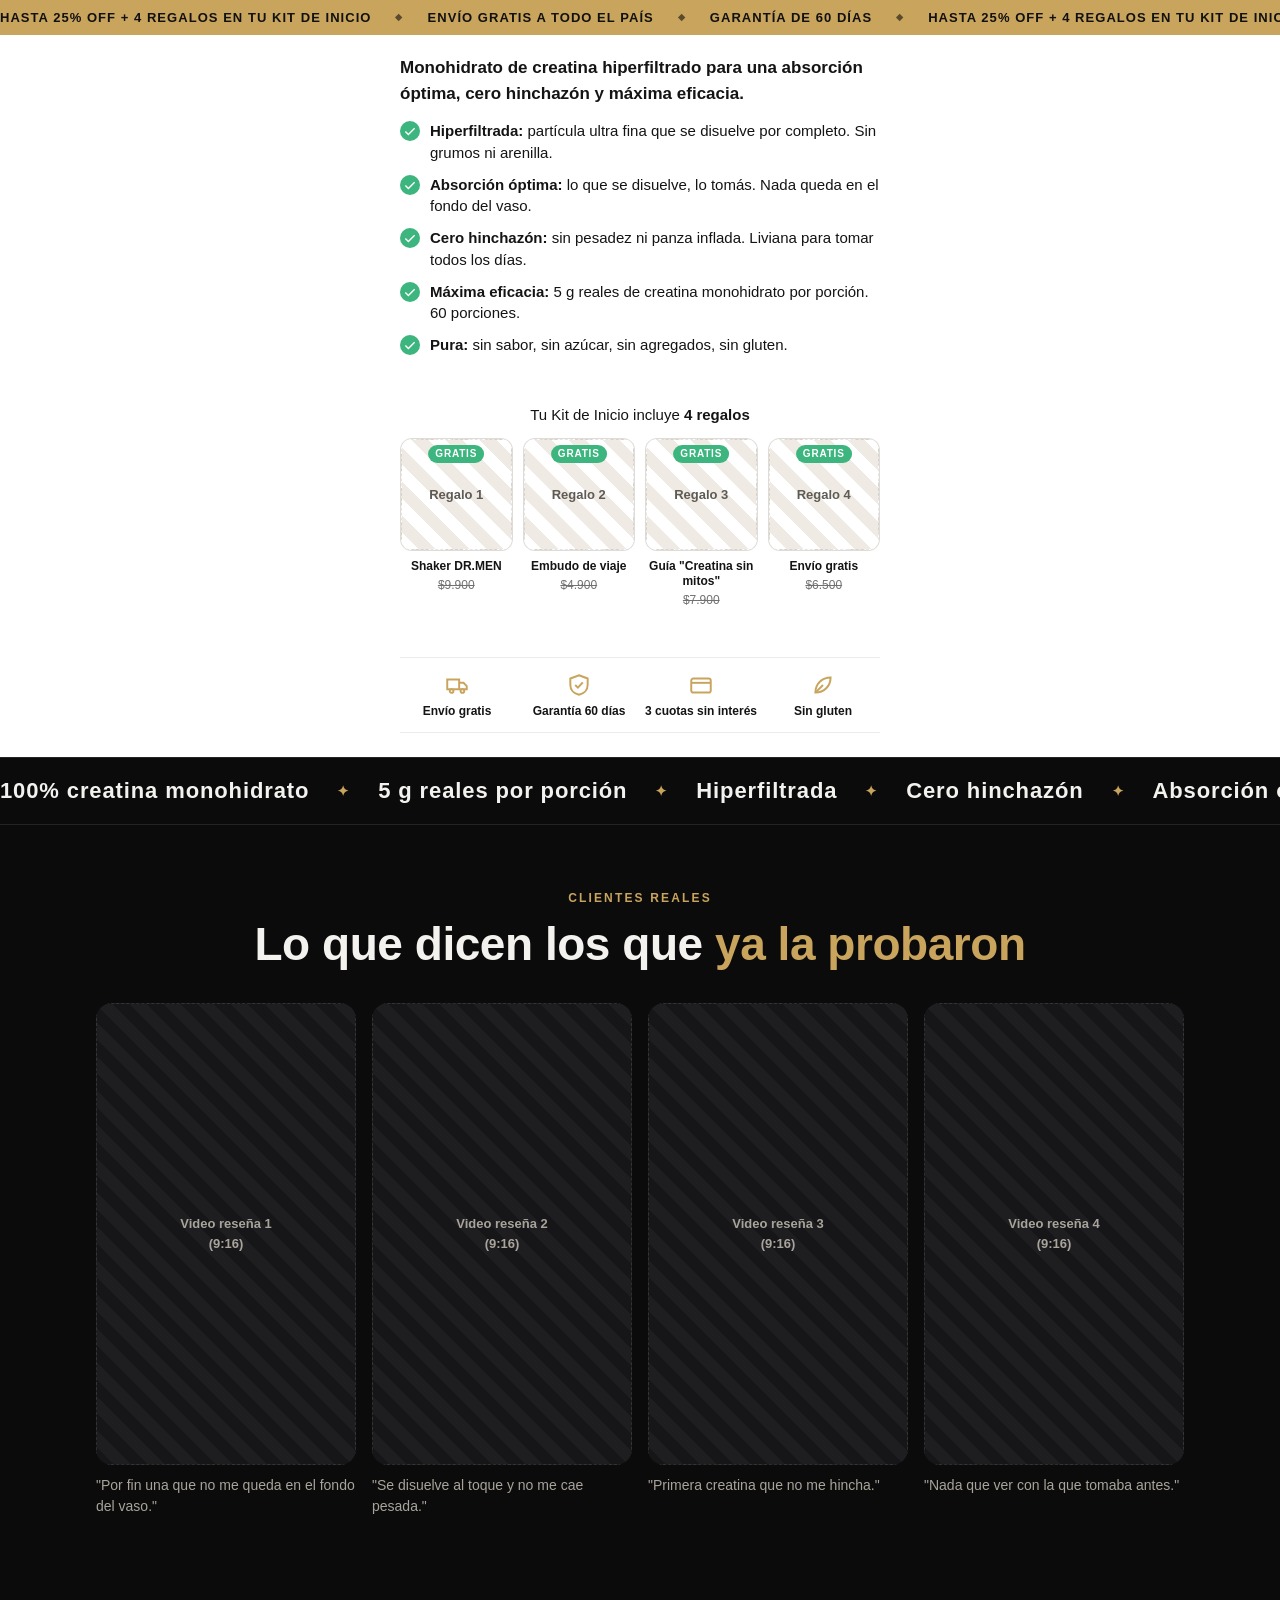
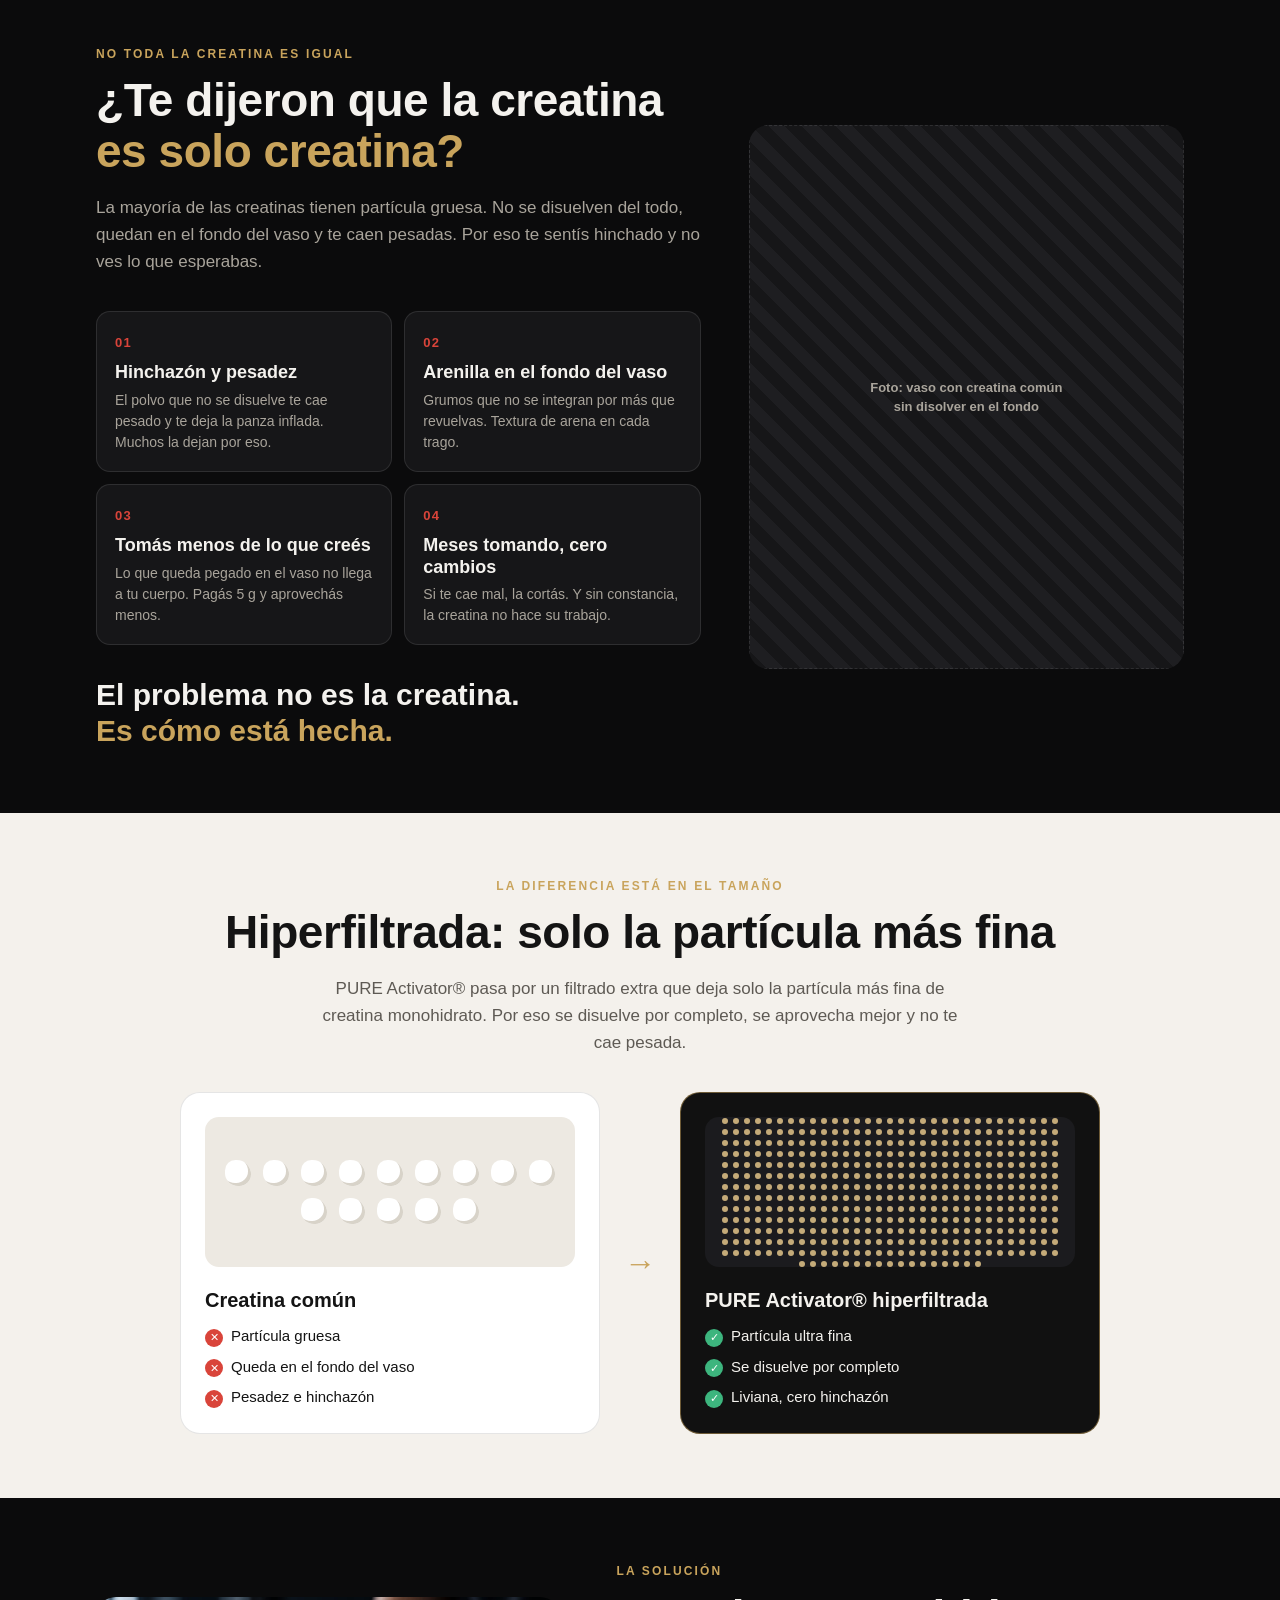
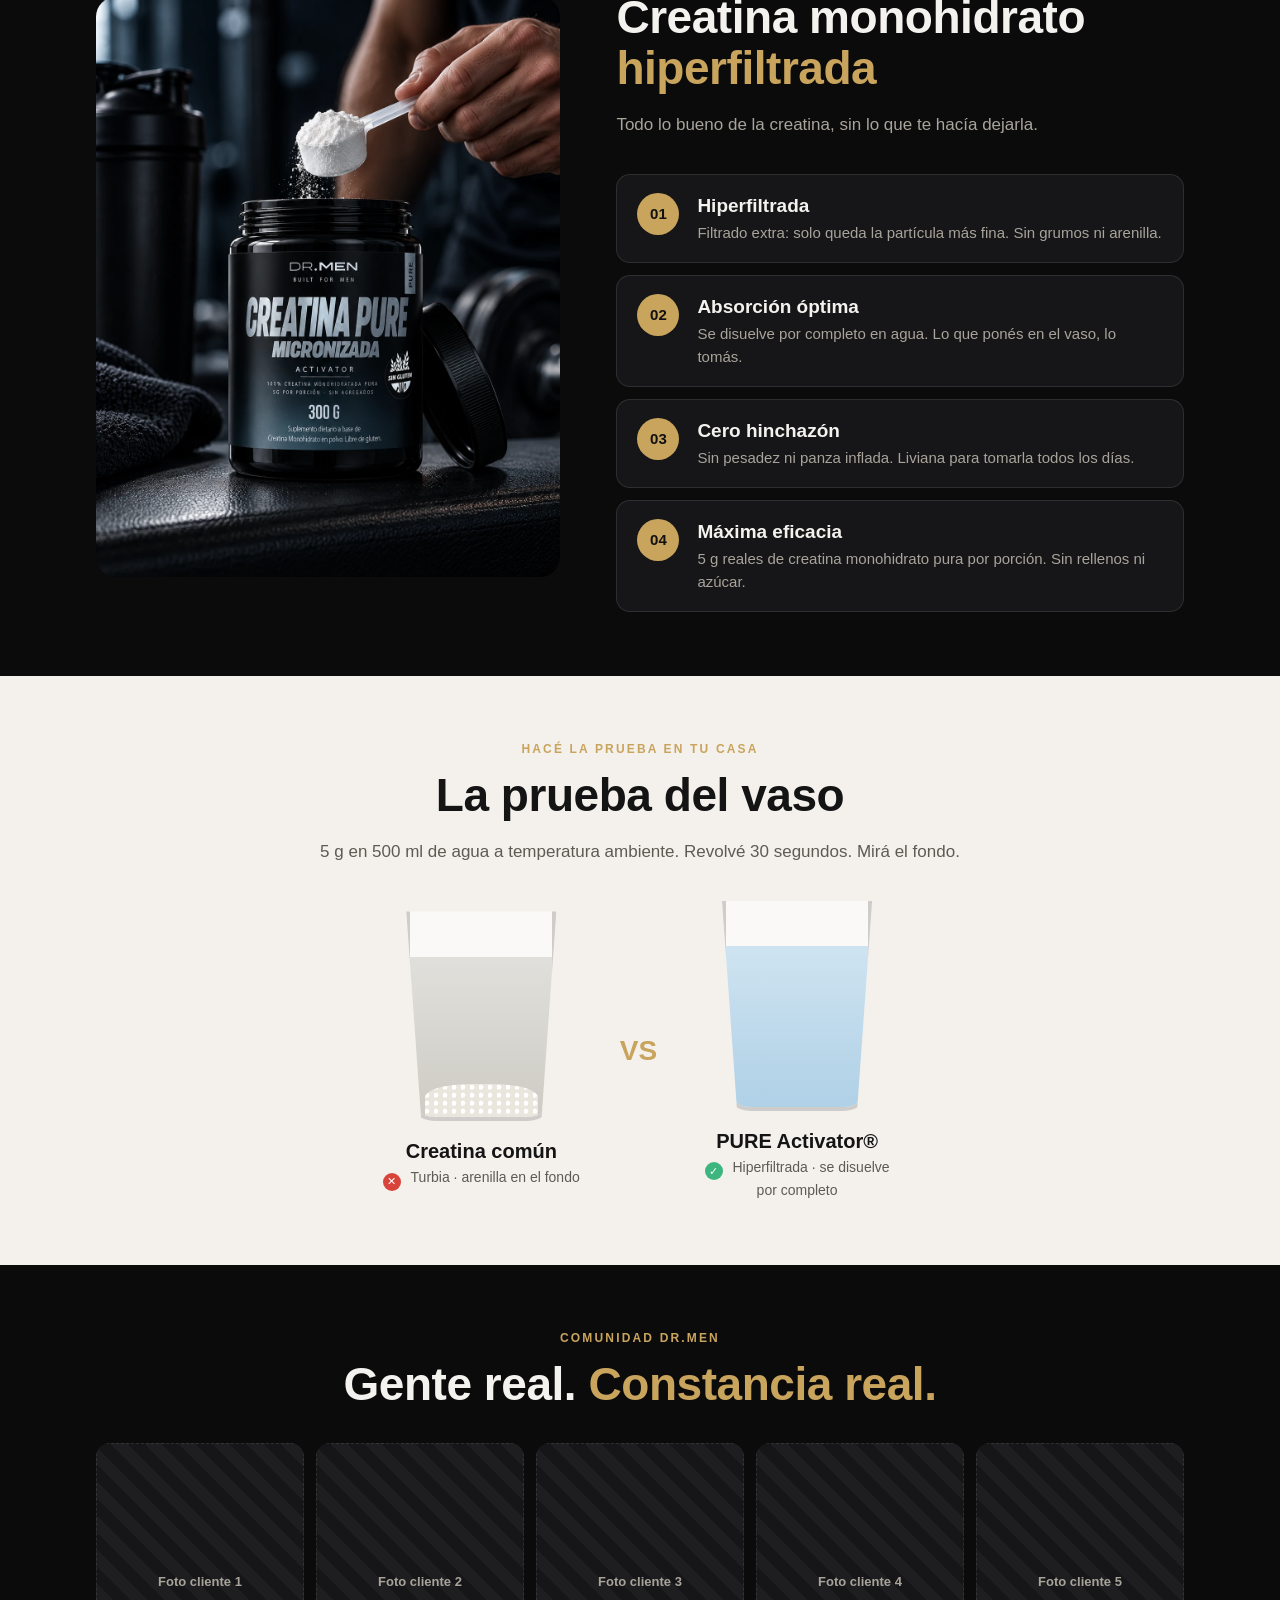
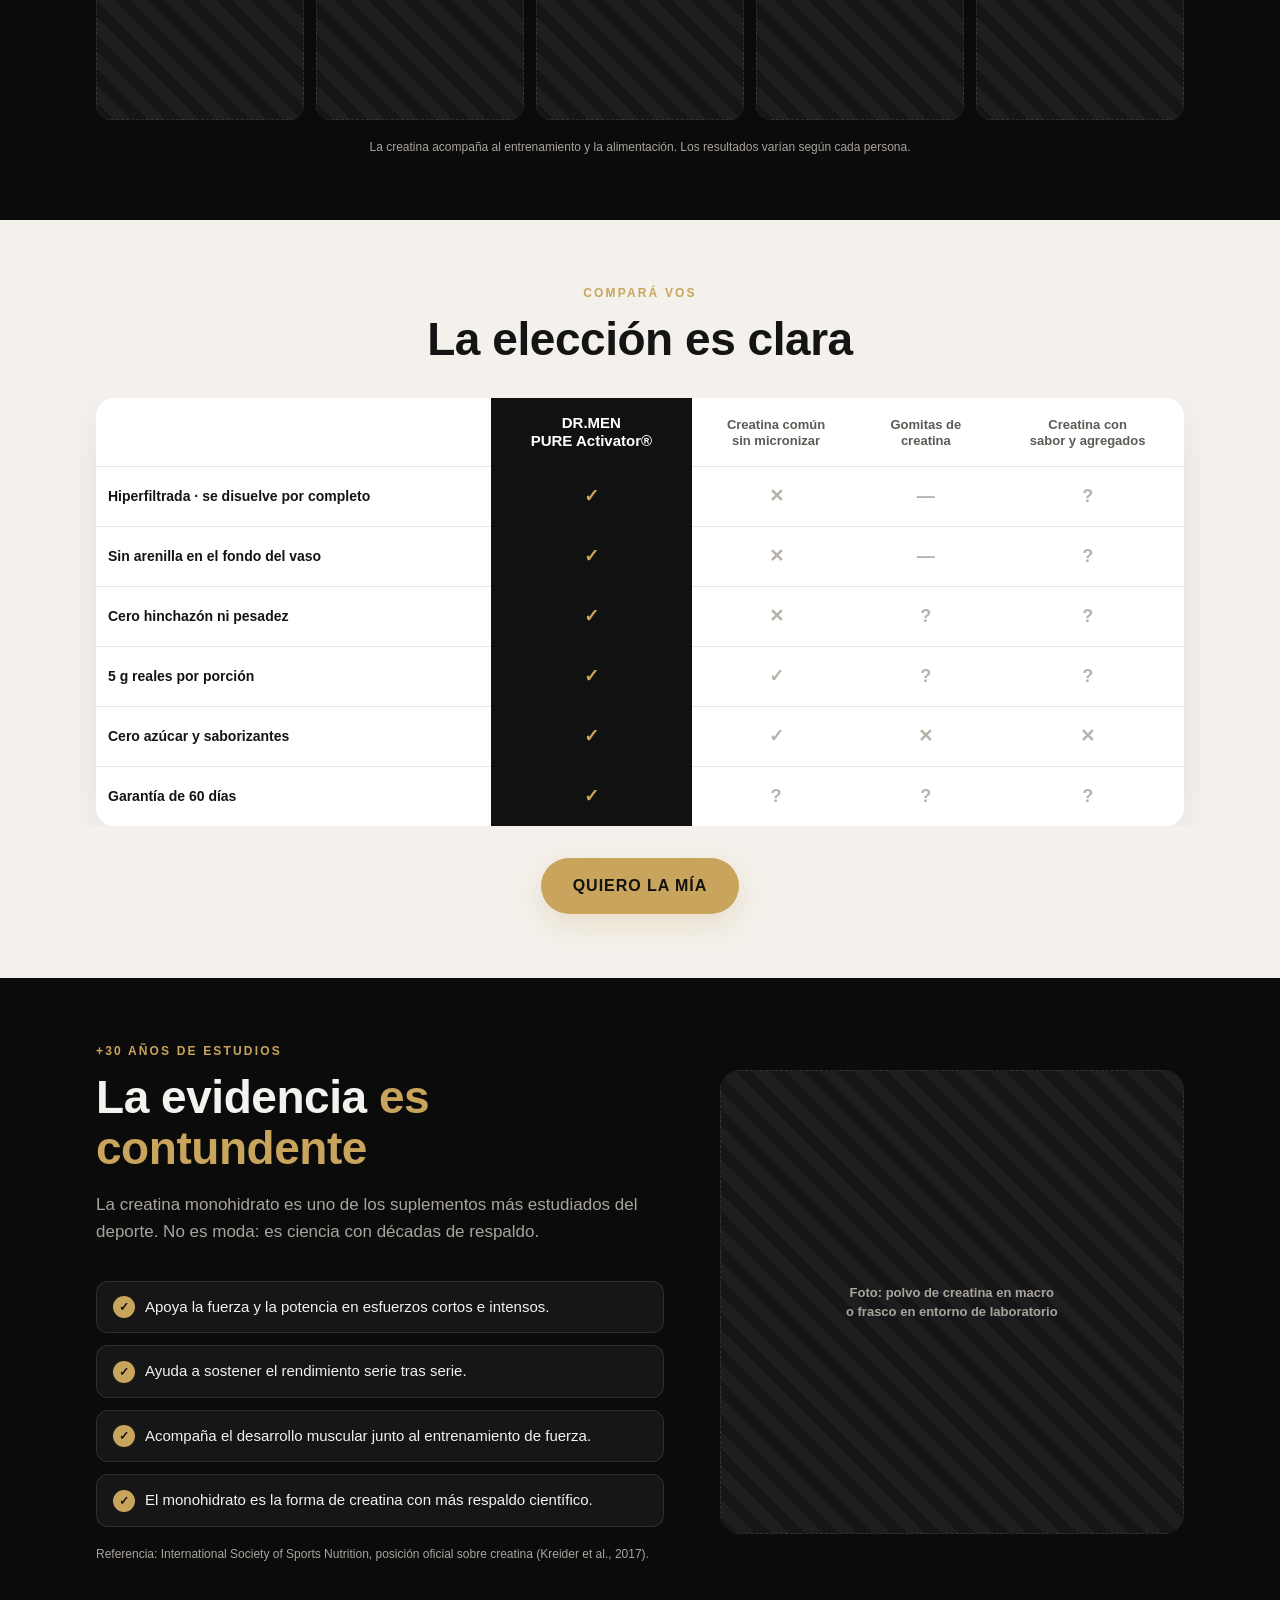
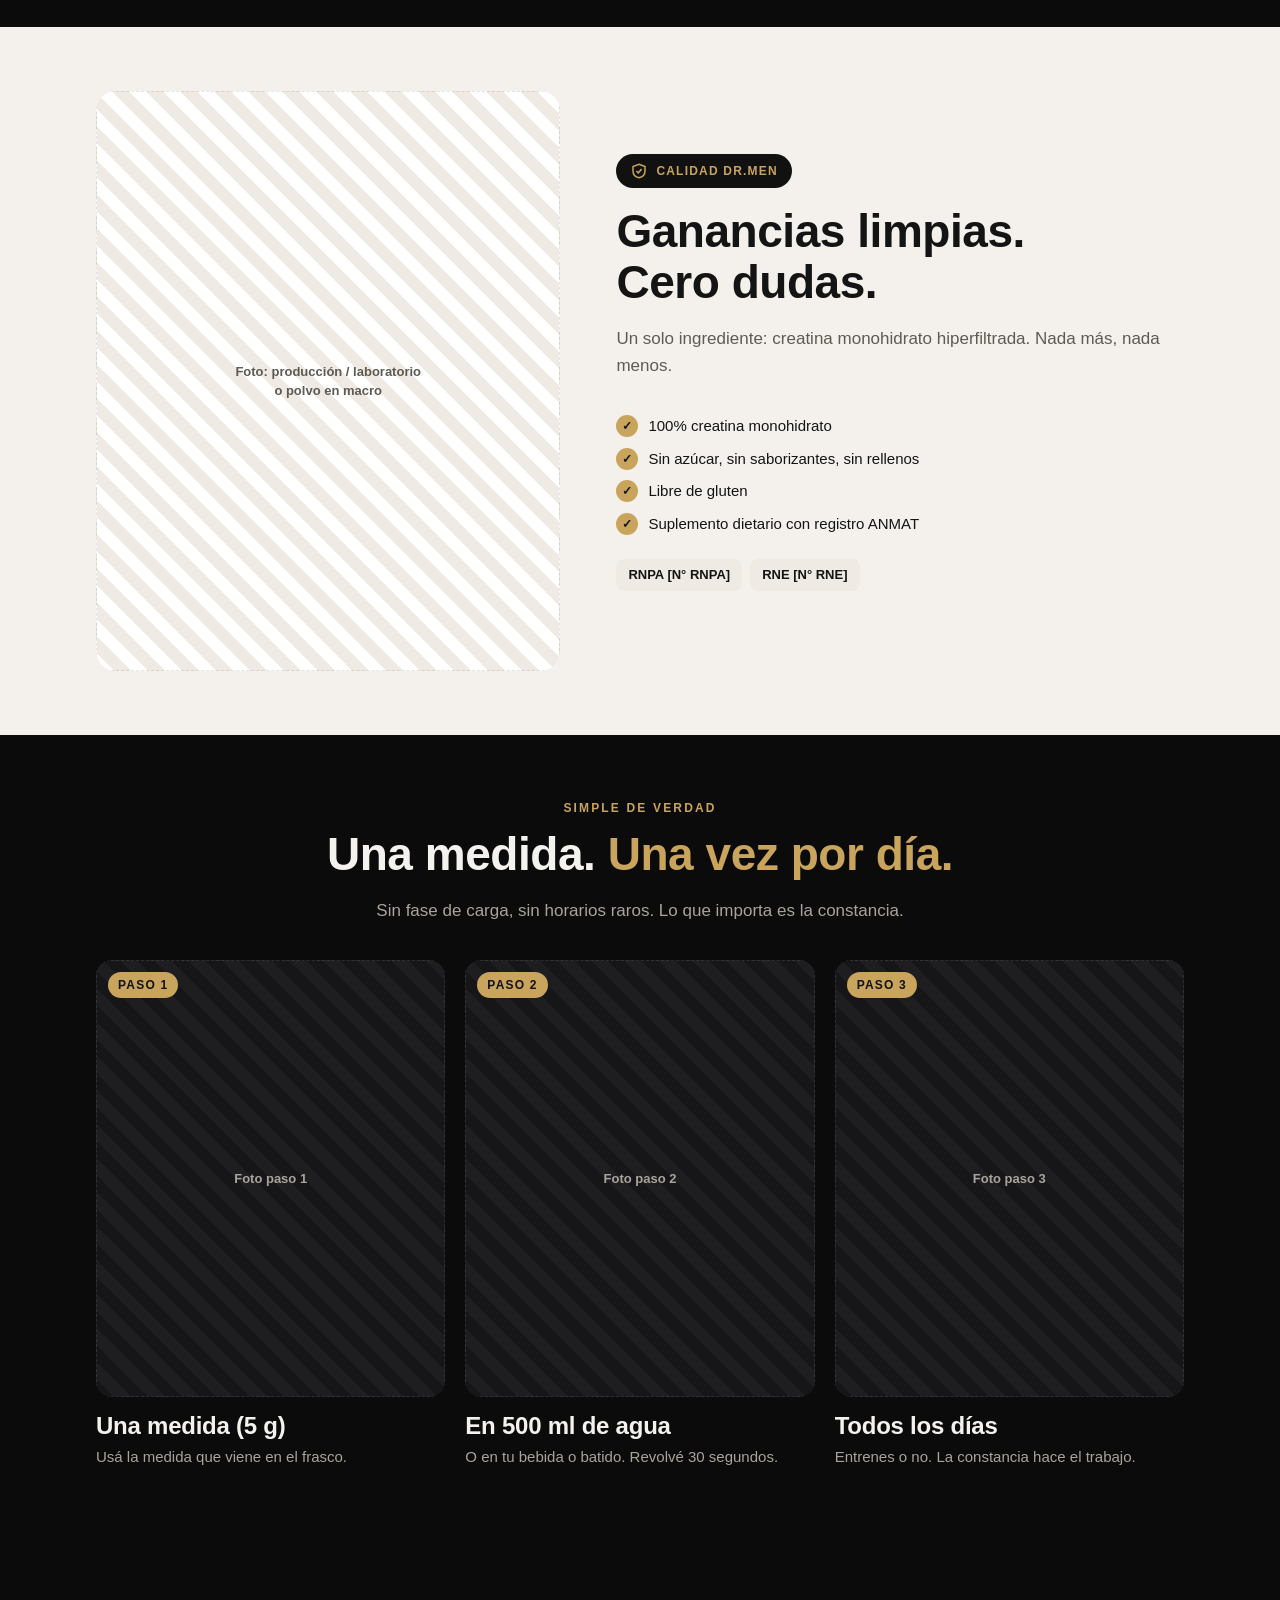
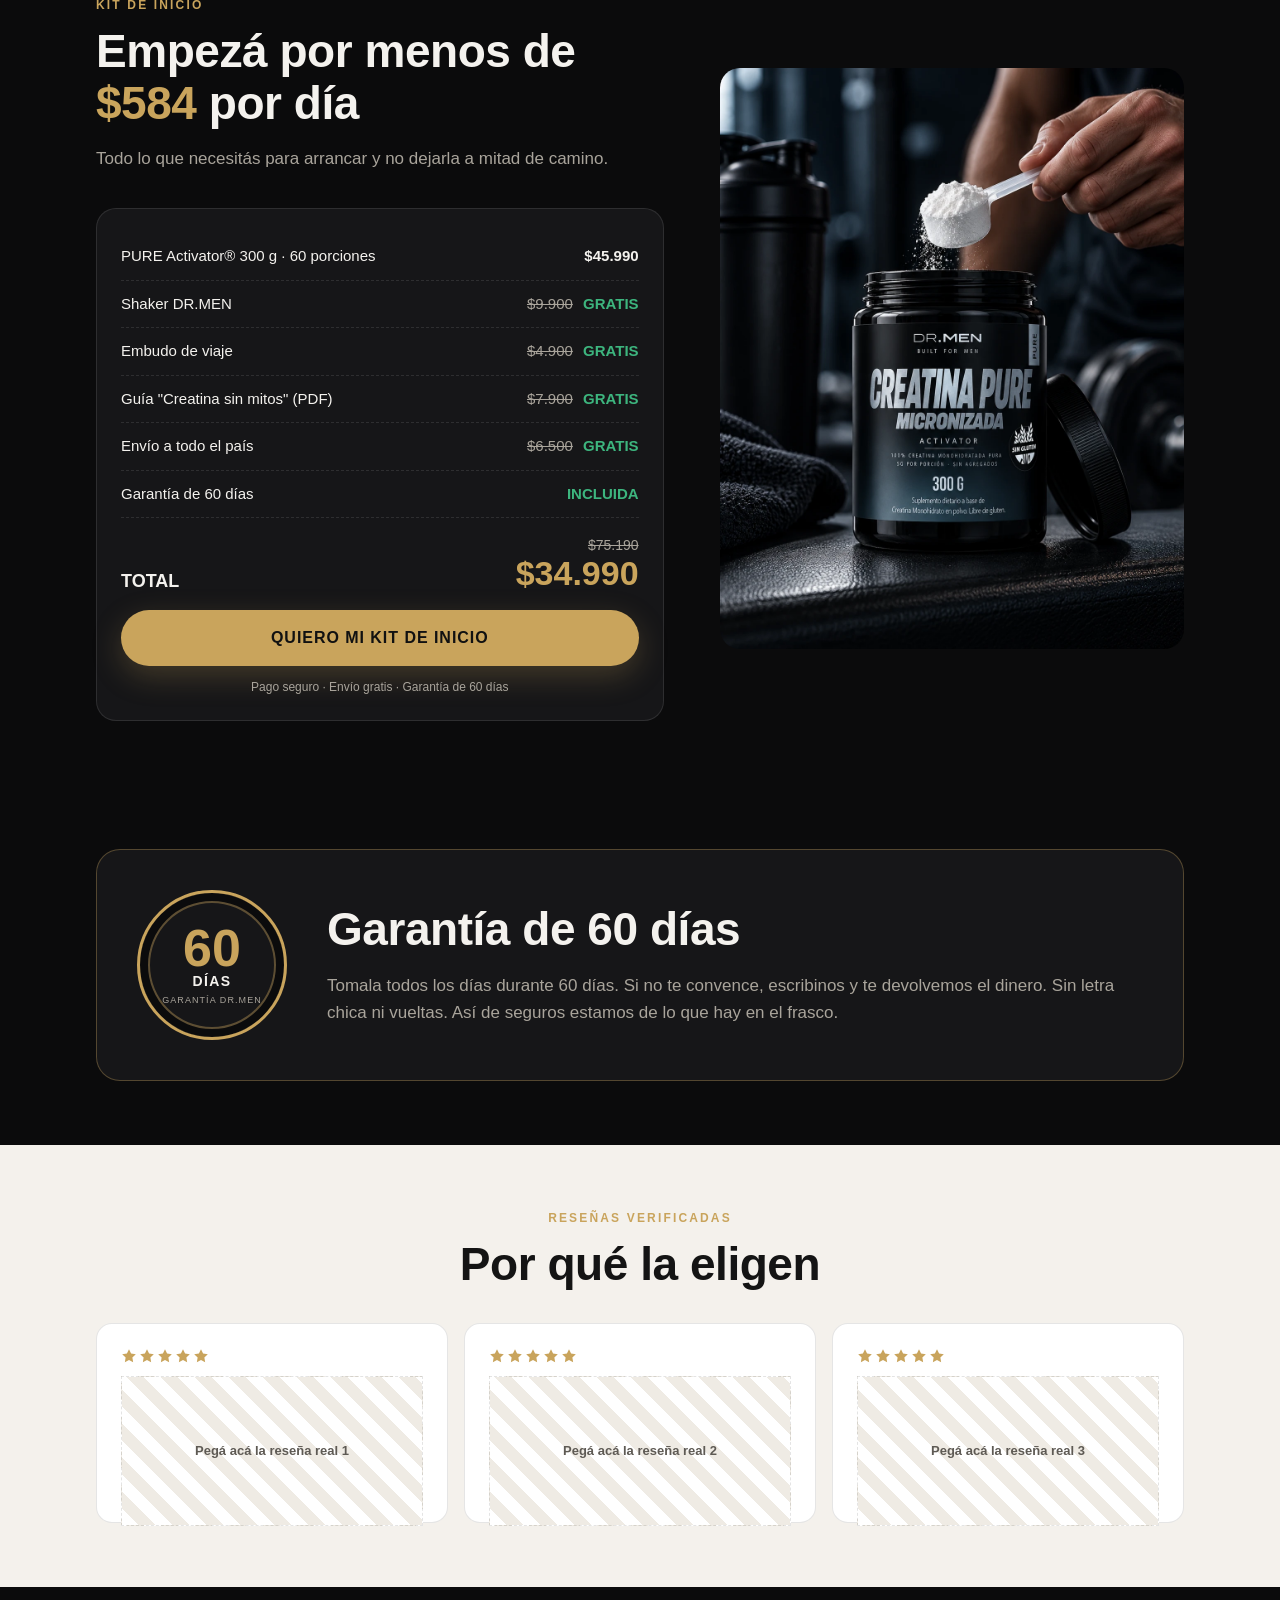
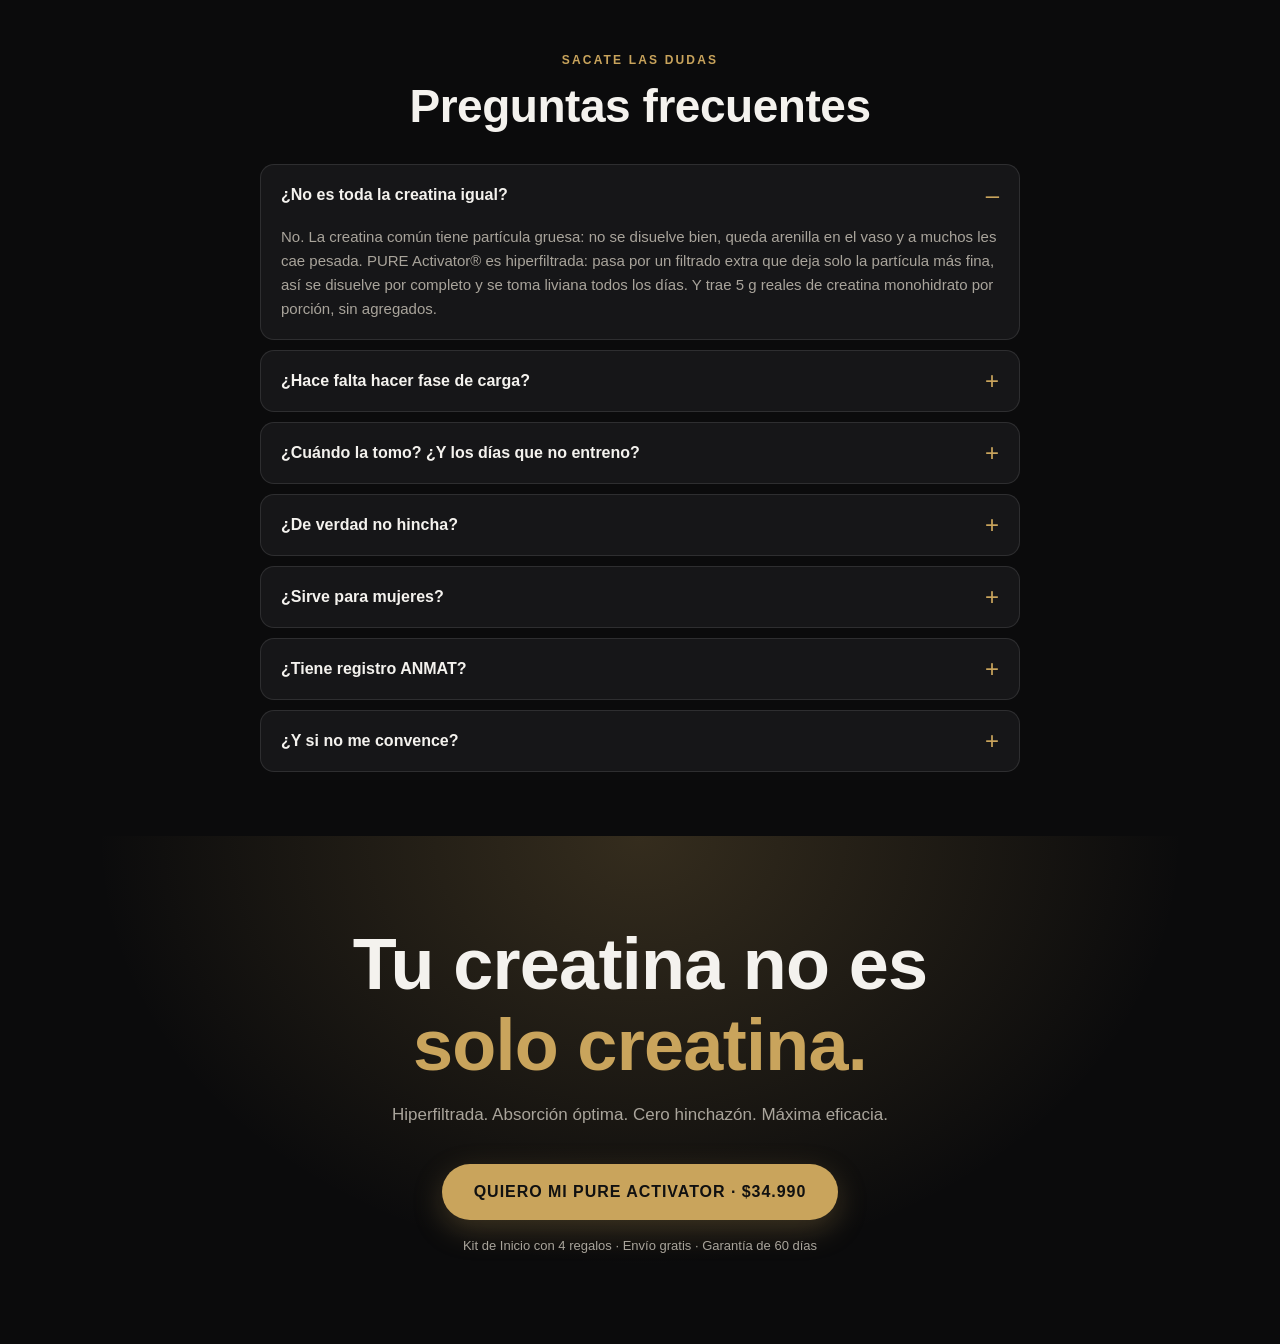
==== commit 25849ee1: "Cambiar ángulo a creatina hiperfiltrada y usar tipografía del tema Reemplaza la categoría 'Creatina " ====
--- a/creatina-drmen/preview/preview.html
+++ b/creatina-drmen/preview/preview.html
@@ -1,21 +1,18 @@
-<!doctype html><html lang="es"><head><meta charset="utf-8"><meta name="viewport" content="width=device-width,initial-scale=1"><title>Preview PURE Activator</title><style>body{margin:0;background:#fff}</style></head><body><!-- 00-base-estilos.liquid -->
-<link rel="preconnect" href="https://fonts.googleapis.com">
-<link rel="preconnect" href="https://fonts.gstatic.com" crossorigin>
-<link href="https://fonts.googleapis.com/css2?family=Oswald:wght@500;600;700&family=Inter:wght@400;500;600;700;800&display=swap" rel="stylesheet">
+<!doctype html><html lang="es"><head><meta charset="utf-8"><meta name="viewport" content="width=device-width,initial-scale=1"><title>Preview PURE Activator</title><style>:root{--font-body-family:Helvetica,Arial,sans-serif;--font-heading-family:Helvetica,Arial,sans-serif;--font-heading-weight:700}body{margin:0;background:#fff;font-family:var(--font-body-family)}</style></head><body><!-- 00-base-estilos.liquid -->
 <style>
   .drm{
     --bg:#0B0B0C; --card:#161618; --card-2:#1E1E21; --ink:#F4F2EE; --muted:#A9A49B;
     --gold:#C9A45C; --gold-2:#E2C489; --red:#D9443A; --green:#3DB57E;
     --paper:#F4F1EC; --paper-ink:#141414; --line:rgba(255,255,255,.10);
-    font-family:Inter,system-ui,-apple-system,sans-serif; color:var(--ink); background:var(--bg);
+    font-family:var(--font-body-family,inherit); color:var(--ink); background:var(--bg);
     -webkit-font-smoothing:antialiased; line-height:1.5; width:100%; overflow-x:clip;
   }
   .drm *,.drm *::before,.drm *::after{box-sizing:border-box}
   .drm img,.drm video{max-width:100%;display:block}
   .drm--light{background:var(--paper);color:var(--paper-ink);--muted:#5E5A54;--line:rgba(0,0,0,.10);--card:#FFFFFF;--card-2:#EFEBE4}
   .drm-wrap{max-width:1120px;margin:0 auto;padding:64px 16px}
-  .drm-h{font-family:Oswald,Impact,sans-serif;text-transform:uppercase;letter-spacing:.01em;line-height:1.05;font-weight:700;margin:0 0 16px;color:inherit}
-  .drm-h2{font-size:clamp(30px,5.2vw,52px)}
+  .drm-h{font-family:var(--font-heading-family,inherit);font-style:var(--font-heading-style,normal);letter-spacing:-.01em;line-height:1.12;font-weight:var(--font-heading-weight,700);margin:0 0 16px;color:inherit}
+  .drm-h2{font-size:clamp(28px,4.6vw,46px)}
   .drm-h3{font-size:clamp(20px,2.6vw,24px)}
   .drm-eyebrow{font-size:12px;letter-spacing:.18em;text-transform:uppercase;color:var(--gold);font-weight:700;margin:0 0 12px}
   .drm-lead{font-size:17px;line-height:1.6;color:var(--muted);max-width:660px;margin:0 0 36px}
@@ -23,7 +20,7 @@
   .drm-center .drm-lead{margin-left:auto;margin-right:auto}
   .drm-accent{color:var(--gold)}
   .drm-btn{display:inline-flex;align-items:center;justify-content:center;gap:10px;min-height:56px;padding:16px 32px;border:0;border-radius:999px;
-    background:var(--gold);color:#111;font:700 16px/1 Inter,sans-serif;text-transform:uppercase;letter-spacing:.06em;text-decoration:none;cursor:pointer;
+    background:var(--gold);color:#111;font:700 16px/1 var(--font-body-family,inherit);text-transform:uppercase;letter-spacing:.06em;text-decoration:none;cursor:pointer;
     transition:transform .15s ease,background .15s ease;box-shadow:0 10px 30px rgba(201,164,92,.25)}
   .drm-btn:hover{background:var(--gold-2);transform:translateY(-1px)}
   .drm-btn--block{width:100%}
@@ -40,33 +37,31 @@
 </div>
 <style>
   .drm-promo{background:var(--gold);color:#111;overflow:hidden;white-space:nowrap}
-  .drm-promo__track{display:inline-flex;gap:24px;align-items:center;padding:11px 0;font:700 13px/1 Inter,sans-serif;text-transform:uppercase;letter-spacing:.08em;animation:drmPromo 28s linear infinite}
+  .drm-promo__track{display:inline-flex;gap:24px;align-items:center;padding:11px 0;font:700 13px/1 var(--font-body-family,inherit);text-transform:uppercase;letter-spacing:.08em;animation:drmPromo 28s linear infinite}
   .drm-promo__track i{font-style:normal;font-size:9px;opacity:.6}
   @keyframes drmPromo{from{transform:translateX(0)}to{transform:translateX(-50%)}}
   @media (prefers-reduced-motion:reduce){.drm-promo__track{animation:none}}
 </style>
 <!-- 02-bajo-titulo-beneficios.liquid -->
-<div style="max-width:480px;margin:0 auto;padding:16px;background:#fff;color:#141414"><div class="drm drm--light drm-bt"><p class="drm-bt__tag"><span>Nueva categoría</span> Creatina Verificada</p>
-  <p class="drm-bt__sub">La creatina micronizada que te muestra su análisis de laboratorio.</p>
+<div style="max-width:480px;margin:0 auto;padding:16px;background:#fff;color:#141414"><div class="drm drm--light drm-bt"><p class="drm-bt__sub">Monohidrato de creatina hiperfiltrado para una absorción óptima, cero hinchazón y máxima eficacia.</p>
   <ul class="drm-bt__list">
-    <li><b>Micronizada:</b> se mezcla fácil, sin grumos ni arenilla en el fondo del vaso.</li>
-    <li><b>5 g reales</b> de creatina monohidrato por porción. 60 porciones.</li>
-    <li><b>Cero agregados:</b> sin rellenos, sin azúcar, sin gluten.</li>
-    <li><b>Verificada por lote:</b> escaneá el QR del frasco y mirá su análisis.</li>
-    <li><b>Apoya la fuerza y el rendimiento</b> en entrenamientos intensos.</li>
+    <li><b>Hiperfiltrada:</b> partícula ultra fina que se disuelve por completo. Sin grumos ni arenilla.</li>
+    <li><b>Absorción óptima:</b> lo que se disuelve, lo tomás. Nada queda en el fondo del vaso.</li>
+    <li><b>Cero hinchazón:</b> sin pesadez ni panza inflada. Liviana para tomar todos los días.</li>
+    <li><b>Máxima eficacia:</b> 5 g reales de creatina monohidrato por porción. 60 porciones.</li>
+    <li><b>Pura:</b> sin sabor, sin azúcar, sin agregados, sin gluten.</li>
   </ul>
 </div>
 <style>
   .drm-bt{background:transparent;color:inherit;padding:4px 0 8px}
   .drm-bt__rating{display:flex;align-items:center;gap:8px;font-size:14px;margin-bottom:12px}
-  .drm-bt__tag{display:inline-flex;align-items:center;gap:8px;margin:0 0 10px;padding:6px 12px 6px 6px;border-radius:999px;background:rgba(201,164,92,.14);font:700 13px/1 Inter,sans-serif;text-transform:uppercase;letter-spacing:.06em}
+  .drm-bt__tag{display:inline-flex;align-items:center;gap:8px;margin:0 0 10px;padding:6px 12px 6px 6px;border-radius:999px;background:rgba(201,164,92,.14);font:700 13px/1 var(--font-body-family,inherit);text-transform:uppercase;letter-spacing:.06em}
   .drm-bt__tag span{background:var(--gold);color:#111;padding:5px 9px;border-radius:999px;font-size:11px}
   .drm-bt__sub{font-size:17px;font-weight:600;margin:0 0 14px}
   .drm-bt__list{list-style:none;margin:0;padding:0;display:grid;gap:10px}
   .drm-bt__list li{position:relative;padding-left:30px;font-size:15px;line-height:1.45}
   .drm-bt__list li::before{content:"";position:absolute;left:0;top:1px;width:20px;height:20px;border-radius:50%;background:var(--green) url("data:image/svg+xml,%3Csvg xmlns='http://www.w3.org/2000/svg' viewBox='0 0 20 20' fill='white'%3E%3Cpath d='M8 13.2 4.8 10l-1.2 1.2L8 15.6l8.4-8.4-1.2-1.2z'/%3E%3C/svg%3E") center/16px no-repeat}
-</style>
-</div>
+</style></div>
 <!-- 03-regalos-kit.liquid -->
 <div style="max-width:480px;margin:0 auto;padding:16px;background:#fff;color:#141414"><div class="drm drm--light drm-gifts">
   <p class="drm-gifts__title">Tu Kit de Inicio incluye <b>4 regalos</b></p>
@@ -95,7 +90,7 @@
   .drm-gifts__item{text-align:center}
   .drm-gifts__img{position:relative;aspect-ratio:1;border-radius:12px;overflow:hidden;border:1px solid rgba(0,0,0,.08);background:#F2EFEA}
   .drm-gifts__img img{width:100%;height:100%;object-fit:cover}
-  .drm-gifts__img span{position:absolute;top:6px;left:50%;transform:translateX(-50%);background:var(--green);color:#fff;font:800 10px/1 Inter,sans-serif;letter-spacing:.08em;padding:4px 7px;border-radius:999px}
+  .drm-gifts__img span{position:absolute;top:6px;left:50%;transform:translateX(-50%);background:var(--green);color:#fff;font:800 10px/1 var(--font-body-family,inherit);letter-spacing:.08em;padding:4px 7px;border-radius:999px}
   .drm-gifts__name{margin:8px 0 2px;font-size:12px;font-weight:600;line-height:1.25}
   .drm-gifts__val{margin:0;font-size:12px;opacity:.6}
 </style></div>
@@ -104,7 +99,7 @@
   <div class="drm-trust__item"><svg viewBox="0 0 24 24" fill="none" stroke="currentColor" stroke-width="1.8"><path d="M3 7h11v9H3zM14 10h4l3 3v3h-7z"/><circle cx="7" cy="17.5" r="1.7"/><circle cx="17" cy="17.5" r="1.7"/></svg><span>Envío gratis</span></div>
   <div class="drm-trust__item"><svg viewBox="0 0 24 24" fill="none" stroke="currentColor" stroke-width="1.8"><path d="M12 3l8 3v6c0 4.5-3.4 8-8 9-4.6-1-8-4.5-8-9V6z"/><path d="M8.5 12l2.5 2.5 4.5-5"/></svg><span>Garantía 60 días</span></div>
   <div class="drm-trust__item"><svg viewBox="0 0 24 24" fill="none" stroke="currentColor" stroke-width="1.8"><rect x="3" y="6" width="18" height="13" rx="2"/><path d="M3 10h18"/></svg><span>3 cuotas sin interés</span></div>
-  <div class="drm-trust__item"><svg viewBox="0 0 24 24" fill="none" stroke="currentColor" stroke-width="1.8"><path d="M9 3h6M10 3v6l-5 9a2 2 0 0 0 1.8 3h10.4a2 2 0 0 0 1.8-3l-5-9V3"/><path d="M7.5 15h9"/></svg><span>Análisis por lote</span></div>
+  <div class="drm-trust__item"><svg viewBox="0 0 24 24" fill="none" stroke="currentColor" stroke-width="1.8"><path d="M5 19c8 0 14-6 14-14-8 0-14 6-14 14z"/><path d="M5 19l7-7"/></svg><span>Sin gluten</span></div>
 </div>
 <style>
   .drm-trust{background:transparent;color:inherit;display:grid;grid-template-columns:repeat(4,1fr);gap:8px;padding:14px 0;border-top:1px solid rgba(0,0,0,.08);border-bottom:1px solid rgba(0,0,0,.08);margin:8px 0}
@@ -114,11 +109,11 @@
 </div>
 <!-- 05-cinta-claims.liquid -->
 <div class="drm drm-strip">
-  <div class="drm-strip__track"><span>100% creatina monohidrato</span><b>✦</b><span>5 g reales por porción</span><b>✦</b><span>Micronizada</span><b>✦</b><span>Cero agregados</span><b>✦</b><span>Análisis por lote</span><b>✦</b><span>Sin gluten</span><b>✦</b><span>100% creatina monohidrato</span><b>✦</b><span>5 g reales por porción</span><b>✦</b><span>Micronizada</span><b>✦</b><span>Cero agregados</span><b>✦</b><span>Análisis por lote</span><b>✦</b><span>Sin gluten</span><b>✦</b></div>
+  <div class="drm-strip__track"><span>100% creatina monohidrato</span><b>✦</b><span>5 g reales por porción</span><b>✦</b><span>Hiperfiltrada</span><b>✦</b><span>Cero hinchazón</span><b>✦</b><span>Absorción óptima</span><b>✦</b><span>Sin gluten</span><b>✦</b><span>100% creatina monohidrato</span><b>✦</b><span>5 g reales por porción</span><b>✦</b><span>Hiperfiltrada</span><b>✦</b><span>Cero hinchazón</span><b>✦</b><span>Absorción óptima</span><b>✦</b><span>Sin gluten</span><b>✦</b></div>
 </div>
 <style>
   .drm-strip{overflow:hidden;white-space:nowrap;border-top:1px solid var(--line);border-bottom:1px solid var(--line)}
-  .drm-strip__track{display:inline-flex;align-items:center;gap:28px;padding:22px 0;font:600 22px/1 Oswald,Impact,sans-serif;text-transform:uppercase;letter-spacing:.04em;animation:drmStrip 34s linear infinite}
+  .drm-strip__track{display:inline-flex;align-items:center;gap:28px;padding:22px 0;font:600 22px/1 var(--font-heading-family,inherit);letter-spacing:.04em;animation:drmStrip 34s linear infinite}
   .drm-strip__track b{color:var(--gold);font-size:14px}
   @keyframes drmStrip{from{transform:translateX(0)}to{transform:translateX(-50%)}}
   @media (prefers-reduced-motion:reduce){.drm-strip__track{animation:none}}
@@ -127,19 +122,19 @@
 <section class="drm drm-vr">
   <div class="drm-wrap drm-center">
     <p class="drm-eyebrow">Clientes reales</p>
-    <h2 class="drm-h drm-h2">Lo que dicen los que <span class="drm-accent">ya la verificaron</span></h2>
+    <h2 class="drm-h drm-h2">Lo que dicen los que <span class="drm-accent">ya la probaron</span></h2>
     <div class="drm-vr__grid"><figure class="drm-vr__card">
           <div class="drm-vr__media"><div class="drm-ph">Video reseña 1<br>(9:16)</div></div>
           <figcaption>"Por fin una que no me queda en el fondo del vaso."</figcaption>
         </figure><figure class="drm-vr__card">
           <div class="drm-vr__media"><div class="drm-ph">Video reseña 2<br>(9:16)</div></div>
-          <figcaption>"Escaneé el QR y vi el análisis de mi lote."</figcaption>
+          <figcaption>"Se disuelve al toque y no me cae pesada."</figcaption>
         </figure><figure class="drm-vr__card">
           <div class="drm-vr__media"><div class="drm-ph">Video reseña 3<br>(9:16)</div></div>
-          <figcaption>"La tomo todos los días, sin vueltas."</figcaption>
+          <figcaption>"Primera creatina que no me hincha."</figcaption>
         </figure><figure class="drm-vr__card">
           <div class="drm-vr__media"><div class="drm-ph">Video reseña 4<br>(9:16)</div></div>
-          <figcaption>"Nunca había visto qué tenía mi creatina."</figcaption>
+          <figcaption>"Nada que ver con la que tomaba antes."</figcaption>
         </figure></div>
   </div>
 </section>
@@ -156,15 +151,15 @@
   <div class="drm-wrap drm-pain__grid">
     <div>
       <p class="drm-eyebrow">No toda la creatina es igual</p>
-      <h2 class="drm-h drm-h2">¿Alguien te dijo que la creatina <span class="drm-accent">es solo creatina?</span></h2>
-      <p class="drm-lead">Y por eso compraste la más barata. Es el error más común. Lo que cambia entre una y otra es cómo está molida, qué tiene adentro y si alguien lo controló. Si te pasa alguna de estas, no es tu culpa: es tu creatina.</p>
+      <h2 class="drm-h drm-h2">¿Te dijeron que la creatina <span class="drm-accent">es solo creatina?</span></h2>
+      <p class="drm-lead">La mayoría de las creatinas tienen partícula gruesa. No se disuelven del todo, quedan en el fondo del vaso y te caen pesadas. Por eso te sentís hinchado y no ves lo que esperabas.</p>
       <div class="drm-pain__cards">
-        <div class="drm-pain__card"><span>01</span><h3>Arenilla en el fondo del vaso</h3><p>La creatina común tiene partícula gruesa: no se integra, queda abajo y terminás tirando parte de la dosis.</p></div>
-        <div class="drm-pain__card"><span>02</span><h3>Te cae pesada</h3><p>El polvo mal disuelto a muchos les cae pesado. Y la terminan dejando a las dos semanas.</p></div>
-        <div class="drm-pain__card"><span>03</span><h3>No sabés qué tiene</h3><p>"100% pura" lo puede decir cualquier etiqueta. ¿Viste alguna vez el análisis de la tuya?</p></div>
-        <div class="drm-pain__card"><span>04</span><h3>Meses tomando, cero cambios</h3><p>Si la dosis no es la que dice o la cortás a mitad de camino, no hay constancia que alcance.</p></div>
+        <div class="drm-pain__card"><span>01</span><h3>Hinchazón y pesadez</h3><p>El polvo que no se disuelve te cae pesado y te deja la panza inflada. Muchos la dejan por eso.</p></div>
+        <div class="drm-pain__card"><span>02</span><h3>Arenilla en el fondo del vaso</h3><p>Grumos que no se integran por más que revuelvas. Textura de arena en cada trago.</p></div>
+        <div class="drm-pain__card"><span>03</span><h3>Tomás menos de lo que creés</h3><p>Lo que queda pegado en el vaso no llega a tu cuerpo. Pagás 5 g y aprovechás menos.</p></div>
+        <div class="drm-pain__card"><span>04</span><h3>Meses tomando, cero cambios</h3><p>Si te cae mal, la cortás. Y sin constancia, la creatina no hace su trabajo.</p></div>
       </div>
-      <p class="drm-pain__punch">El problema no es la creatina.<br><span class="drm-accent">Es la que estás tomando.</span></p>
+      <p class="drm-pain__punch">El problema no es la creatina.<br><span class="drm-accent">Es cómo está hecha.</span></p>
     </div>
     <div class="drm-pain__media"><div class="drm-ph">Foto: vaso con creatina común<br>sin disolver en el fondo</div></div>
   </div>
@@ -173,47 +168,65 @@
   .drm-pain__grid{display:grid;grid-template-columns:1.25fr .9fr;gap:48px;align-items:center}
   .drm-pain__cards{display:grid;grid-template-columns:1fr 1fr;gap:12px}
   .drm-pain__card{background:var(--card);border:1px solid var(--line);border-radius:14px;padding:18px}
-  .drm-pain__card span{font:700 13px/1 Oswald,sans-serif;color:var(--red);letter-spacing:.1em}
-  .drm-pain__card h3{font:700 18px/1.2 Oswald,sans-serif;text-transform:uppercase;margin:8px 0 6px}
+  .drm-pain__card span{font-weight:700;font-size:13px;color:var(--red);letter-spacing:.1em}
+  .drm-pain__card h3{font-family:var(--font-heading-family,inherit);font-weight:var(--font-heading-weight,700);font-size:18px;line-height:1.2;margin:8px 0 6px;color:inherit}
   .drm-pain__card p{margin:0;font-size:14px;color:var(--muted);line-height:1.5}
-  .drm-pain__punch{font:700 clamp(24px,3.4vw,32px)/1.15 Oswald,sans-serif;text-transform:uppercase;margin:32px 0 0}
+  .drm-pain__punch{font-family:var(--font-heading-family,inherit);font-weight:var(--font-heading-weight,700);font-size:clamp(22px,3vw,30px);line-height:1.2;margin:32px 0 0}
   .drm-pain__media{aspect-ratio:4/5;border-radius:20px;overflow:hidden}
   .drm-pain__media img{width:100%;height:100%;object-fit:cover}
   @media (max-width:749px){.drm-pain__grid{grid-template-columns:1fr;gap:32px}.drm-pain__cards{grid-template-columns:1fr}.drm-pain__media{order:-1;aspect-ratio:4/3}}
 </style>
-<!-- 08-agitacion-anmat.liquid -->
-<section class="drm drm--light drm-agit">
-  <div class="drm-wrap drm-center">
-    <p class="drm-eyebrow">Lo que pasa en Argentina</p>
-    <h2 class="drm-h drm-h2">Comprás polvo blanco.<br>Y confiás en la etiqueta.</h2>
-    <p class="drm-lead">La creatina se volvió el suplemento de moda y hoy la vende cualquiera. Nadie te muestra qué hay adentro del frasco.</p>
-    <div class="drm-agit__grid">
-      <div class="drm-agit__item"><strong>2025</strong><p>ANMAT prohibió en todo el país una creatina que usaba <b>números de registro falsos</b>.</p><small>Disp. ANMAT 6195/2025</small></div>
-      <div class="drm-agit__item"><strong>RNPA</strong><p>Un número de registro falso en la etiqueta <b>no se detecta a simple vista</b>. Hay que ir a verificarlo.</p><small>¿Verificaste el de la tuya?</small></div>
-      <div class="drm-agit__item"><strong>?</strong><p>Pureza, contenido real por porción y contaminantes: <b>la pregunta que nadie te deja responder</b>.</p><small>Hasta ahora</small></div>
-    </div>
-  </div>
-</section>
-<style>
-  .drm-agit__grid{display:grid;grid-template-columns:repeat(3,1fr);gap:16px;text-align:left}
-  .drm-agit__item{background:var(--card);border-radius:16px;padding:24px;border:1px solid var(--line)}
-  .drm-agit__item strong{display:block;font:700 56px/1 Oswald,sans-serif;color:var(--red);margin-bottom:10px}
-  .drm-agit__item p{margin:0 0 12px;font-size:15px;line-height:1.5}
-  .drm-agit__item small{font-size:12px;color:var(--muted);text-transform:uppercase;letter-spacing:.08em;font-weight:600}
-  @media (max-width:749px){.drm-agit__grid{grid-template-columns:1fr}}
-</style>
-<!-- 09-solucion-3-pilares.liquid -->
+<!-- 08-hiperfiltrada-particula.liquid -->
+<section class="drm drm--light drm-mech">
+  <div class="drm-wrap drm-center">
+    <p class="drm-eyebrow">La diferencia está en el tamaño</p>
+    <h2 class="drm-h drm-h2">Hiperfiltrada: solo la partícula más fina</h2>
+    <p class="drm-lead">PURE Activator® pasa por un filtrado extra que deja solo la partícula más fina de creatina monohidrato. Por eso se disuelve por completo, se aprovecha mejor y no te cae pesada.</p>
+    <div class="drm-mech__row">
+      <div class="drm-mech__card">
+        <div class="drm-mech__dots drm-mech__dots--big" aria-hidden="true"><i></i><i></i><i></i><i></i><i></i><i></i><i></i><i></i><i></i><i></i><i></i><i></i><i></i><i></i></div>
+        <h3>Creatina común</h3>
+        <ul><li class="no">Partícula gruesa</li><li class="no">Queda en el fondo del vaso</li><li class="no">Pesadez e hinchazón</li></ul>
+      </div>
+      <div class="drm-mech__arrow" aria-hidden="true">→</div>
+      <div class="drm-mech__card drm-mech__card--us">
+        <div class="drm-mech__dots drm-mech__dots--fine" aria-hidden="true"><i></i><i></i><i></i><i></i><i></i><i></i><i></i><i></i><i></i><i></i><i></i><i></i><i></i><i></i><i></i><i></i><i></i><i></i><i></i><i></i><i></i><i></i><i></i><i></i><i></i><i></i><i></i><i></i><i></i><i></i><i></i><i></i><i></i><i></i><i></i><i></i><i></i><i></i><i></i><i></i><i></i><i></i><i></i><i></i><i></i><i></i><i></i><i></i><i></i><i></i><i></i><i></i><i></i><i></i><i></i><i></i><i></i><i></i><i></i><i></i><i></i><i></i><i></i><i></i><i></i><i></i><i></i><i></i><i></i><i></i><i></i><i></i><i></i><i></i><i></i><i></i><i></i><i></i><i></i><i></i><i></i><i></i><i></i><i></i><i></i><i></i><i></i><i></i><i></i><i></i><i></i><i></i><i></i><i></i><i></i><i></i><i></i><i></i><i></i><i></i><i></i><i></i><i></i><i></i><i></i><i></i><i></i><i></i><i></i><i></i><i></i><i></i><i></i><i></i><i></i><i></i><i></i><i></i><i></i><i></i><i></i><i></i><i></i><i></i><i></i><i></i><i></i><i></i><i></i><i></i><i></i><i></i><i></i><i></i><i></i><i></i><i></i><i></i><i></i><i></i><i></i><i></i><i></i><i></i><i></i><i></i><i></i><i></i><i></i><i></i><i></i><i></i><i></i><i></i><i></i><i></i><i></i><i></i><i></i><i></i><i></i><i></i><i></i><i></i><i></i><i></i><i></i><i></i><i></i><i></i><i></i><i></i><i></i><i></i><i></i><i></i><i></i><i></i><i></i><i></i><i></i><i></i><i></i><i></i><i></i><i></i><i></i><i></i><i></i><i></i><i></i><i></i><i></i><i></i><i></i><i></i><i></i><i></i><i></i><i></i><i></i><i></i><i></i><i></i><i></i><i></i><i></i><i></i><i></i><i></i><i></i><i></i><i></i><i></i><i></i><i></i><i></i><i></i><i></i><i></i><i></i><i></i><i></i><i></i><i></i><i></i><i></i><i></i><i></i><i></i><i></i><i></i><i></i><i></i><i></i><i></i><i></i><i></i><i></i><i></i><i></i><i></i><i></i><i></i><i></i><i></i><i></i><i></i><i></i><i></i><i></i><i></i><i></i><i></i><i></i><i></i><i></i><i></i><i></i><i></i><i></i><i></i><i></i><i></i><i></i><i></i><i></i><i></i><i></i><i></i><i></i><i></i><i></i><i></i><i></i><i></i><i></i><i></i><i></i><i></i><i></i><i></i><i></i><i></i><i></i><i></i><i></i><i></i><i></i><i></i><i></i><i></i><i></i><i></i><i></i><i></i><i></i><i></i><i></i><i></i><i></i><i></i><i></i><i></i><i></i><i></i><i></i><i></i><i></i><i></i><i></i><i></i><i></i><i></i><i></i><i></i><i></i><i></i><i></i><i></i><i></i><i></i><i></i><i></i><i></i><i></i><i></i><i></i><i></i><i></i><i></i><i></i><i></i><i></i><i></i><i></i><i></i><i></i><i></i><i></i><i></i><i></i><i></i><i></i><i></i><i></i><i></i><i></i><i></i><i></i><i></i><i></i><i></i><i></i><i></i><i></i><i></i><i></i><i></i><i></i><i></i><i></i><i></i><i></i><i></i><i></i><i></i><i></i><i></i><i></i><i></i><i></i><i></i><i></i><i></i><i></i><i></i><i></i><i></i><i></i><i></i><i></i><i></i><i></i><i></i><i></i><i></i><i></i><i></i><i></i><i></i><i></i><i></i><i></i><i></i><i></i><i></i><i></i><i></i><i></i><i></i><i></i><i></i><i></i><i></i><i></i><i></i><i></i><i></i><i></i><i></i><i></i><i></i><i></i><i></i><i></i><i></i><i></i><i></i><i></i></div>
+        <h3>PURE Activator® hiperfiltrada</h3>
+        <ul><li>Partícula ultra fina</li><li>Se disuelve por completo</li><li>Liviana, cero hinchazón</li></ul>
+      </div>
+    </div>
+  </div>
+</section>
+<style>
+  .drm-mech__row{display:flex;align-items:stretch;justify-content:center;gap:24px;text-align:left}
+  .drm-mech__card{flex:1;max-width:420px;background:var(--card);border:1px solid var(--line);border-radius:20px;padding:24px}
+  .drm-mech__card--us{background:#111;color:var(--ink);border-color:rgba(201,164,92,.5)}
+  .drm-mech__card h3{font-family:var(--font-heading-family,inherit);font-weight:var(--font-heading-weight,700);font-size:20px;margin:18px 0 10px;color:inherit}
+  .drm-mech__card ul{list-style:none;margin:0;padding:0;display:grid;gap:8px;font-size:15px}
+  .drm-mech__card li::before{content:"✓";display:inline-grid;place-items:center;width:18px;height:18px;border-radius:50%;background:var(--green);color:#fff;font-size:11px;margin-right:8px}
+  .drm-mech__card li.no::before{content:"✕";background:var(--red)}
+  .drm-mech__dots{height:150px;border-radius:14px;background:#EDE9E2;display:flex;flex-wrap:wrap;align-content:center;justify-content:center;padding:12px;overflow:hidden}
+  .drm-mech__dots--big{gap:12px}
+  .drm-mech__dots--big i{width:26px;height:26px;border-radius:40% 55% 45% 50%;background:#fff;box-shadow:inset -3px -3px 0 #D8D3C9}
+  .drm-mech__dots--fine{gap:5px;background:#1B1B1E}
+  .drm-mech__dots--fine i{width:6px;height:6px;border-radius:50%;background:var(--gold-2);opacity:.85}
+  .drm-mech__arrow{align-self:center;font-size:32px;color:var(--gold);font-weight:700}
+  @media (max-width:749px){.drm-mech__row{flex-direction:column;align-items:center}.drm-mech__card{width:100%}.drm-mech__arrow{transform:rotate(90deg)}}
+</style>
+
+<!-- 09-solucion-4-pilares.liquid -->
 <section class="drm drm-sol">
   <div class="drm-wrap drm-sol__grid">
     <div class="drm-sol__media"><img src="../assets/drmen-creatina.webp" alt=""></div>
     <div>
       <p class="drm-eyebrow">La solución</p>
-      <h2 class="drm-h drm-h2">Por eso creamos la <span class="drm-accent">Creatina Verificada</span></h2>
-      <p class="drm-lead">No es otra creatina más. Es la primera de DR.MEN pensada para que no tengas que confiar a ciegas.</p>
+      <h2 class="drm-h drm-h2">Creatina monohidrato <span class="drm-accent">hiperfiltrada</span></h2>
+      <p class="drm-lead">Todo lo bueno de la creatina, sin lo que te hacía dejarla.</p>
       <ol class="drm-sol__list">
-        <li><span>01</span><div><h3>Micronizada</h3><p>Partícula fina que se mezcla fácil con agua. Sin grumos, sin arenilla, sin tirar la mitad de la dosis.</p></div></li>
-        <li><span>02</span><div><h3>Pura</h3><p>100% creatina monohidrato. 5 g por porción. Nada de rellenos, azúcares ni saborizantes.</p></div></li>
-        <li><span>03</span><div><h3>Verificada</h3><p>Cada lote pasa por un análisis de laboratorio. Escaneás el QR del frasco y ves el resultado de <b>tu</b> lote.</p></div></li>
+        <li><span>01</span><div><h3>Hiperfiltrada</h3><p>Filtrado extra: solo queda la partícula más fina. Sin grumos ni arenilla.</p></div></li>
+        <li><span>02</span><div><h3>Absorción óptima</h3><p>Se disuelve por completo en agua. Lo que ponés en el vaso, lo tomás.</p></div></li>
+        <li><span>03</span><div><h3>Cero hinchazón</h3><p>Sin pesadez ni panza inflada. Liviana para tomarla todos los días.</p></div></li>
+        <li><span>04</span><div><h3>Máxima eficacia</h3><p>5 g reales de creatina monohidrato pura por porción. Sin rellenos ni azúcar.</p></div></li>
       </ol>
     </div>
   </div>
@@ -222,14 +235,13 @@
   .drm-sol__grid{display:grid;grid-template-columns:.9fr 1.1fr;gap:56px;align-items:center}
   .drm-sol__media{border-radius:20px;overflow:hidden;background:var(--card);aspect-ratio:4/5}
   .drm-sol__media img{width:100%;height:100%;object-fit:cover}
-  .drm-sol__list{list-style:none;margin:0;padding:0;display:grid;gap:14px}
-  .drm-sol__list li{display:flex;gap:18px;padding:20px;border-radius:14px;background:var(--card);border:1px solid var(--line)}
-  .drm-sol__list span{flex:0 0 auto;width:44px;height:44px;border-radius:50%;display:grid;place-items:center;background:var(--gold);color:#111;font:700 16px/1 Oswald,sans-serif}
-  .drm-sol__list h3{font:700 20px/1.1 Oswald,sans-serif;text-transform:uppercase;margin:2px 0 6px}
+  .drm-sol__list{list-style:none;margin:0;padding:0;display:grid;gap:12px}
+  .drm-sol__list li{display:flex;gap:18px;padding:18px 20px;border-radius:14px;background:var(--card);border:1px solid var(--line)}
+  .drm-sol__list span{flex:0 0 auto;width:42px;height:42px;border-radius:50%;display:grid;place-items:center;background:var(--gold);color:#111;font-weight:700;font-size:15px}
+  .drm-sol__list h3{font-family:var(--font-heading-family,inherit);font-weight:var(--font-heading-weight,700);font-size:19px;line-height:1.2;margin:2px 0 4px;color:inherit}
   .drm-sol__list p{margin:0;font-size:15px;color:var(--muted)}
   @media (max-width:749px){.drm-sol__grid{grid-template-columns:1fr;gap:32px}.drm-sol__media{aspect-ratio:1}}
 </style>
-
 <!-- 10-prueba-del-vaso.liquid -->
 <section class="drm drm--light drm-glass">
   <div class="drm-wrap drm-center">
@@ -243,7 +255,7 @@
       <div class="drm-glass__vs">VS</div>
       <figure class="drm-glass__fig">
         <div class="drm-glass__cup drm-glass__cup--good"><i></i></div>
-        <figcaption><strong>PURE Activator®</strong><span class="drm-glass__ok">✓</span> Se integra · fondo limpio</figcaption>
+        <figcaption><strong>PURE Activator®</strong><span class="drm-glass__ok">✓</span> Hiperfiltrada · se disuelve por completo</figcaption>
       </figure>
     </div></div>
 </section>
@@ -255,10 +267,10 @@
   .drm-glass__cup--bad i{background:linear-gradient(180deg,rgba(215,215,210,.75),rgba(200,198,190,.9))}
   .drm-glass__cup--bad b{position:absolute;left:10%;right:10%;bottom:0;height:16%;background:radial-gradient(circle at 20% 40%,#fff 2px,transparent 3px) 0 0/9px 8px,#E9E6DE;border-radius:40% 40% 0 0}
   .drm-glass__fig figcaption{font-size:14px;color:var(--muted);max-width:200px}
-  .drm-glass__fig strong{display:block;font:700 20px/1.2 Oswald,sans-serif;text-transform:uppercase;color:var(--paper-ink);margin-bottom:4px}
+  .drm-glass__fig strong{display:block;font:700 20px/1.2 var(--font-heading-family,inherit);color:var(--paper-ink);margin-bottom:4px}
   .drm-glass__x,.drm-glass__ok{display:inline-grid;place-items:center;width:18px;height:18px;border-radius:50%;color:#fff;font-size:11px;margin-right:6px;vertical-align:-3px}
   .drm-glass__x{background:var(--red)}.drm-glass__ok{background:var(--green)}
-  .drm-glass__vs{font:700 28px/1 Oswald,sans-serif;color:var(--gold)}
+  .drm-glass__vs{font:700 28px/1 var(--font-heading-family,inherit);color:var(--gold)}
   .drm-glass__video{max-width:420px;margin:0 auto;border-radius:20px;overflow:hidden}
   @media (max-width:749px){.drm-glass__row{gap:14px}.drm-glass__cup{width:110px;height:160px}.drm-glass__vs{font-size:20px}}
 </style>
@@ -286,15 +298,15 @@
     <div class="drm-cmp__scroll">
       <table class="drm-cmp__table">
         <thead>
-          <tr><th></th><th class="drm-cmp__us">DR.MEN<br>PURE Activator®</th><th>Creatina común<br>sin micronizar</th><th>Creatina sin<br>registro visible</th><th>Gomitas de<br>creatina</th></tr>
+          <tr><th></th><th class="drm-cmp__us">DR.MEN<br>PURE Activator®</th><th>Creatina común<br>sin micronizar</th><th>Gomitas de<br>creatina</th><th>Creatina con<br>sabor y agregados</th></tr>
         </thead>
         <tbody>
-          <tr><td>Micronizada · se mezcla fácil</td><td class="drm-cmp__us">✓</td><td>✕</td><td>?</td><td>—</td></tr>
+          <tr><td>Hiperfiltrada · se disuelve por completo</td><td class="drm-cmp__us">✓</td><td>✕</td><td>—</td><td>?</td></tr>
+          <tr><td>Sin arenilla en el fondo del vaso</td><td class="drm-cmp__us">✓</td><td>✕</td><td>—</td><td>?</td></tr>
+          <tr><td>Cero hinchazón ni pesadez</td><td class="drm-cmp__us">✓</td><td>✕</td><td>?</td><td>?</td></tr>
           <tr><td>5 g reales por porción</td><td class="drm-cmp__us">✓</td><td>✓</td><td>?</td><td>?</td></tr>
-          <tr><td>Análisis de laboratorio por lote</td><td class="drm-cmp__us">✓</td><td>✕</td><td>✕</td><td>✕</td></tr>
-          <tr><td>Registro ANMAT verificable</td><td class="drm-cmp__us">✓</td><td>✓</td><td>✕</td><td>?</td></tr>
-          <tr><td>Cero azúcar y agregados</td><td class="drm-cmp__us">✓</td><td>✓</td><td>?</td><td>✕</td></tr>
-          <tr><td>Garantía de 60 días</td><td class="drm-cmp__us">✓</td><td>?</td><td>✕</td><td>?</td></tr>
+          <tr><td>Cero azúcar y saborizantes</td><td class="drm-cmp__us">✓</td><td>✓</td><td>✕</td><td>✕</td></tr>
+          <tr><td>Garantía de 60 días</td><td class="drm-cmp__us">✓</td><td>?</td><td>?</td><td>?</td></tr>
         </tbody>
       </table>
     </div>
@@ -302,7 +314,7 @@
       <input type="hidden" name="id" value="123">
       <input type="hidden" name="quantity" value="1">
       <input type="hidden" name="return_to" value="/checkout">
-      <button type="submit" class="drm-btn">Quiero la verificada</button>
+      <button type="submit" class="drm-btn">Quiero la mía</button>
     </form>
   </div>
 </section>
@@ -310,13 +322,13 @@
   .drm-cmp__scroll{overflow-x:auto;margin:32px -16px 0;padding:0 16px}
   .drm-cmp__table{width:100%;min-width:620px;border-collapse:separate;border-spacing:0;font-size:14px;background:#fff;border-radius:18px;overflow:hidden;box-shadow:0 12px 40px rgba(0,0,0,.06)}
   .drm-cmp__table th,.drm-cmp__table td{padding:16px 12px;border-bottom:1px solid var(--line);text-align:center}
-  .drm-cmp__table th{font:600 13px/1.25 Inter,sans-serif;color:var(--muted);vertical-align:bottom}
+  .drm-cmp__table th{font:600 13px/1.25 var(--font-body-family,inherit);color:var(--muted);vertical-align:bottom}
   .drm-cmp__table td:first-child{text-align:left;font-weight:600}
   .drm-cmp__table tbody tr:last-child td{border-bottom:0}
   .drm-cmp__table td{font-size:18px;font-weight:700;color:#B8B2A8}
   .drm-cmp__table td:first-child{font-size:14px;color:var(--paper-ink)}
   .drm-cmp__us{background:#111 !important;color:var(--gold) !important}
-  th.drm-cmp__us{font:700 15px/1.2 Oswald,sans-serif !important;text-transform:uppercase;color:#fff !important}
+  th.drm-cmp__us{font:700 15px/1.2 var(--font-heading-family,inherit) !important;color:#fff !important}
   .drm-cmp__cta{margin-top:32px}
 </style>
 
@@ -348,39 +360,37 @@
   .drm-sci__media img{width:100%;height:100%;object-fit:cover}
   @media (max-width:749px){.drm-sci__grid{grid-template-columns:1fr;gap:32px}}
 </style>
-<!-- 14-verificada-qr-lote.liquid -->
+<!-- 14-calidad-pureza.liquid -->
 <section class="drm drm--light drm-lab">
   <div class="drm-wrap drm-lab__grid">
-    <div class="drm-lab__media"><div class="drm-ph">Foto: mano escaneando el QR<br>del frasco con el celular</div></div>
+    <div class="drm-lab__media"><div class="drm-ph">Foto: producción / laboratorio<br>o polvo en macro</div></div>
     <div>
-      <div class="drm-lab__badge"><svg viewBox="0 0 24 24" fill="none" stroke="currentColor" stroke-width="2"><path d="M12 3l8 3v6c0 4.5-3.4 8-8 9-4.6-1-8-4.5-8-9V6z"/><path d="M8.5 12l2.5 2.5 4.5-5"/></svg>Creatina Verificada</div>
-      <h2 class="drm-h drm-h2">Escaneá. Mirá tu lote.<br>Decidí vos.</h2>
-      <p class="drm-lead">Cero confianza a ciegas. Cada lote de PURE Activator® se analiza en [Nombre del laboratorio independiente] y el resultado queda publicado para que lo veas.</p>
-      <ol class="drm-lab__steps">
-        <li><b>Buscá el número de lote</b> en la base del frasco.</li>
-        <li><b>Escaneá el QR</b> de la etiqueta con tu celular.</li>
-        <li><b>Mirá el análisis:</b> pureza, contenido por porción y control de contaminantes.</li>
-      </ol>
-      <div class="drm-lab__reg"><span>RNPA [N° RNPA]</span><span>RNE [N° RNE]</span></div>
-      <a class="drm-lab__link" href="/pages/lotes">Ver análisis de todos los lotes →</a>
-    </div>
+      <div class="drm-lab__badge"><svg viewBox="0 0 24 24" fill="none" stroke="currentColor" stroke-width="2"><path d="M12 3l8 3v6c0 4.5-3.4 8-8 9-4.6-1-8-4.5-8-9V6z"/><path d="M8.5 12l2.5 2.5 4.5-5"/></svg>Calidad DR.MEN</div>
+      <h2 class="drm-h drm-h2">Ganancias limpias.<br>Cero dudas.</h2>
+      <p class="drm-lead">Un solo ingrediente: creatina monohidrato hiperfiltrada. Nada más, nada menos.</p>
+      <ul class="drm-lab__list">
+        <li>100% creatina monohidrato</li>
+        <li>Sin azúcar, sin saborizantes, sin rellenos</li>
+        <li>Libre de gluten</li>
+        <li>Suplemento dietario con registro ANMAT</li>
+      </ul>
+      <div class="drm-lab__reg"><span>RNPA [N° RNPA]</span><span>RNE [N° RNE]</span></div></div>
   </div>
 </section>
 <style>
   .drm-lab__grid{display:grid;grid-template-columns:.9fr 1.1fr;gap:56px;align-items:center}
   .drm-lab__media{aspect-ratio:4/5;border-radius:20px;overflow:hidden}
   .drm-lab__media img{width:100%;height:100%;object-fit:cover}
-  .drm-lab__badge{display:inline-flex;align-items:center;gap:8px;padding:8px 14px;border-radius:999px;background:#111;color:var(--gold);font:700 12px/1 Inter,sans-serif;text-transform:uppercase;letter-spacing:.1em;margin-bottom:18px}
+  .drm-lab__badge{display:inline-flex;align-items:center;gap:8px;padding:8px 14px;border-radius:999px;background:#111;color:var(--gold);font-weight:700;font-size:12px;text-transform:uppercase;letter-spacing:.1em;margin-bottom:18px}
   .drm-lab__badge svg{width:18px;height:18px}
-  .drm-lab__steps{margin:0 0 24px;padding:0;list-style:none;counter-reset:s;display:grid;gap:12px}
-  .drm-lab__steps li{counter-increment:s;position:relative;padding-left:44px;font-size:15px;line-height:1.5}
-  .drm-lab__steps li::before{content:counter(s);position:absolute;left:0;top:-2px;width:30px;height:30px;border-radius:50%;background:var(--gold);color:#111;display:grid;place-items:center;font:700 14px/1 Oswald,sans-serif}
+  .drm-lab__list{list-style:none;margin:0 0 24px;padding:0;display:grid;gap:10px}
+  .drm-lab__list li{position:relative;padding-left:32px;font-size:15px}
+  .drm-lab__list li::before{content:"✓";position:absolute;left:0;top:0;width:22px;height:22px;border-radius:50%;background:var(--gold);color:#111;display:grid;place-items:center;font-size:12px;font-weight:800}
   .drm-lab__reg{display:flex;flex-wrap:wrap;gap:8px;margin-bottom:18px}
   .drm-lab__reg span{padding:6px 12px;border-radius:8px;background:var(--card-2);font-size:13px;font-weight:600}
   .drm-lab__link{color:var(--paper-ink);font-weight:700;text-decoration:underline;text-underline-offset:4px}
   @media (max-width:749px){.drm-lab__grid{grid-template-columns:1fr;gap:32px}.drm-lab__media{aspect-ratio:4/3}}
 </style>
-
 <!-- 15-modo-de-uso.liquid -->
 <section class="drm drm-use">
   <div class="drm-wrap drm-center">
@@ -406,7 +416,7 @@
   .drm-use__grid{display:grid;grid-template-columns:repeat(3,1fr);gap:20px;text-align:left}
   .drm-use__media{position:relative;aspect-ratio:4/5;border-radius:16px;overflow:hidden;margin-bottom:16px}
   .drm-use__media img{width:100%;height:100%;object-fit:cover}
-  .drm-use__media span{position:absolute;top:12px;left:12px;background:var(--gold);color:#111;font:700 12px/1 Inter,sans-serif;text-transform:uppercase;letter-spacing:.1em;padding:7px 10px;border-radius:999px}
+  .drm-use__media span{position:absolute;top:12px;left:12px;background:var(--gold);color:#111;font:700 12px/1 var(--font-body-family,inherit);text-transform:uppercase;letter-spacing:.1em;padding:7px 10px;border-radius:999px}
   .drm-use__step h3{margin-bottom:6px}
   .drm-use__step p{margin:0;color:var(--muted);font-size:15px}
   @media (max-width:749px){.drm-use__grid{grid-template-columns:1fr}.drm-use__media{aspect-ratio:16/10}}
@@ -445,8 +455,8 @@
   .drm-offer__row b{white-space:nowrap;color:var(--green)}
   .drm-offer__row:first-child b{color:var(--ink)}
   .drm-offer__row s{color:var(--muted);font-weight:500;margin-right:6px}
-  .drm-offer__total{display:flex;justify-content:space-between;align-items:flex-end;padding:18px 0 20px;font:700 18px/1 Oswald,sans-serif;text-transform:uppercase}
-  .drm-offer__total s{display:block;text-align:right;color:var(--muted);font:500 14px/1.4 Inter,sans-serif}
+  .drm-offer__total{display:flex;justify-content:space-between;align-items:flex-end;padding:18px 0 20px;font:700 18px/1 var(--font-heading-family,inherit);text-transform:uppercase}
+  .drm-offer__total s{display:block;text-align:right;color:var(--muted);font:500 14px/1.4 var(--font-body-family,inherit)}
   .drm-offer__total strong{font-size:34px;color:var(--gold)}
   .drm-offer__fine{margin:12px 0 0;text-align:center;font-size:12px;color:var(--muted)}
   .drm-offer__media{aspect-ratio:4/5;border-radius:20px;overflow:hidden;background:var(--card)}
@@ -469,8 +479,8 @@
   .drm-guar__box{display:flex;gap:40px;align-items:center;background:var(--card);border:1px solid rgba(201,164,92,.35);border-radius:24px;padding:40px}
   .drm-guar__box p{margin:0;font-size:17px;line-height:1.6;color:var(--muted)}
   .drm-guar__seal{flex:0 0 auto;width:150px;height:150px;border-radius:50%;border:3px solid var(--gold);display:flex;flex-direction:column;align-items:center;justify-content:center;text-align:center;box-shadow:inset 0 0 0 8px var(--bg),inset 0 0 0 10px rgba(201,164,92,.4)}
-  .drm-guar__seal strong{font:700 52px/1 Oswald,sans-serif;color:var(--gold)}
-  .drm-guar__seal span{font:700 14px/1 Oswald,sans-serif;text-transform:uppercase;letter-spacing:.1em}
+  .drm-guar__seal strong{font:700 52px/1 var(--font-heading-family,inherit);color:var(--gold)}
+  .drm-guar__seal span{font:700 14px/1 var(--font-heading-family,inherit);text-transform:uppercase;letter-spacing:.1em}
   .drm-guar__seal small{font-size:9px;text-transform:uppercase;letter-spacing:.12em;color:var(--muted);margin-top:6px}
   @media (max-width:749px){.drm-guar__box{flex-direction:column;text-align:center;padding:28px 20px;gap:24px}}
 </style>
@@ -501,13 +511,12 @@
       <h2 class="drm-h drm-h2">Preguntas frecuentes</h2>
     </div>
     <div class="drm-faq__list">
-      <details open><summary>¿Qué significa "Creatina Verificada"?</summary><p>Que no te pedimos que confíes: cada lote se analiza en un laboratorio independiente y el resultado queda publicado. Escaneás el QR del frasco y ves el análisis de tu lote.</p></details>
-      <details><summary>¿Qué diferencia hay con una creatina común?</summary><p>La nuestra es micronizada (partícula más fina, se mezcla mucho mejor), tiene 5 g reales de creatina monohidrato por porción, no tiene agregados y te mostramos el análisis. La mayoría no te muestra nada.</p></details>
+            <details open><summary>¿No es toda la creatina igual?</summary><p>No. La creatina común tiene partícula gruesa: no se disuelve bien, queda arenilla en el vaso y a muchos les cae pesada. PURE Activator® es hiperfiltrada: pasa por un filtrado extra que deja solo la partícula más fina, así se disuelve por completo y se toma liviana todos los días. Y trae 5 g reales de creatina monohidrato por porción, sin agregados.</p></details>
       <details><summary>¿Hace falta hacer fase de carga?</summary><p>No. Con una medida de 5 g todos los días alcanza. Lo importante es la constancia.</p></details>
       <details><summary>¿Cuándo la tomo? ¿Y los días que no entreno?</summary><p>Cuando te quede cómodo, antes o después de entrenar. Los días de descanso también: la clave es no cortarla.</p></details>
-      <details><summary>¿Hincha o retiene líquido?</summary><p>La creatina hace que el músculo guarde más agua dentro de la célula, que es parte de cómo funciona. Tomarla bien disuelta y con buena hidratación ayuda a que caiga liviana.</p></details>
+      <details><summary>¿De verdad no hincha?</summary><p>La hinchazón y la pesadez que siente mucha gente vienen de tomar creatina de partícula gruesa que no se disuelve bien. PURE Activator® se disuelve por completo, por eso cae liviana. Aclaración: la creatina sí hace que el músculo guarde agua dentro de la célula; es parte de cómo funciona y no es la panza inflada.</p></details>
       <details><summary>¿Sirve para mujeres?</summary><p>Sí. La creatina monohidrato es para cualquier adulto que entrene. Si tenés alguna condición médica, consultá con tu médico antes de tomarla.</p></details>
-      <details><summary>¿Tiene registro ANMAT?</summary><p>Sí. Es un suplemento dietario con RNPA y RNE que podés verificar. Los números están en la etiqueta y en esta página.</p></details>
+      <details><summary>¿Tiene registro ANMAT?</summary><p>Sí. Es un suplemento dietario con RNPA y RNE. Los números están en la etiqueta.</p></details>
       <details><summary>¿Y si no me convence?</summary><p>Tenés 60 días de garantía. Escribinos y te devolvemos el dinero.</p></details>
     </div>
   </div>
@@ -525,13 +534,13 @@
 <!-- 20-cta-final.liquid -->
 <section class="drm drm-final">
   <div class="drm-wrap drm-center">
-    <h2 class="drm-h drm-final__h">Dejá de tomar creatina <span>a ciegas.</span></h2>
-    <p class="drm-lead">Micronizada. Pura. Verificada. La tuya, con el análisis en la mano.</p>
+    <h2 class="drm-h drm-final__h">Tu creatina no es <span>solo creatina.</span></h2>
+    <p class="drm-lead">Hiperfiltrada. Absorción óptima. Cero hinchazón. Máxima eficacia.</p>
     <form method="post" action="/cart/add">
       <input type="hidden" name="id" value="123">
       <input type="hidden" name="quantity" value="1">
       <input type="hidden" name="return_to" value="/checkout">
-      <button type="submit" class="drm-btn">Quiero mi creatina verificada · $34.990</button>
+      <button type="submit" class="drm-btn">Quiero mi PURE Activator · $34.990</button>
     </form>
     <p class="drm-final__fine">Kit de Inicio con 4 regalos · Envío gratis · Garantía de 60 días</p>
   </div>
